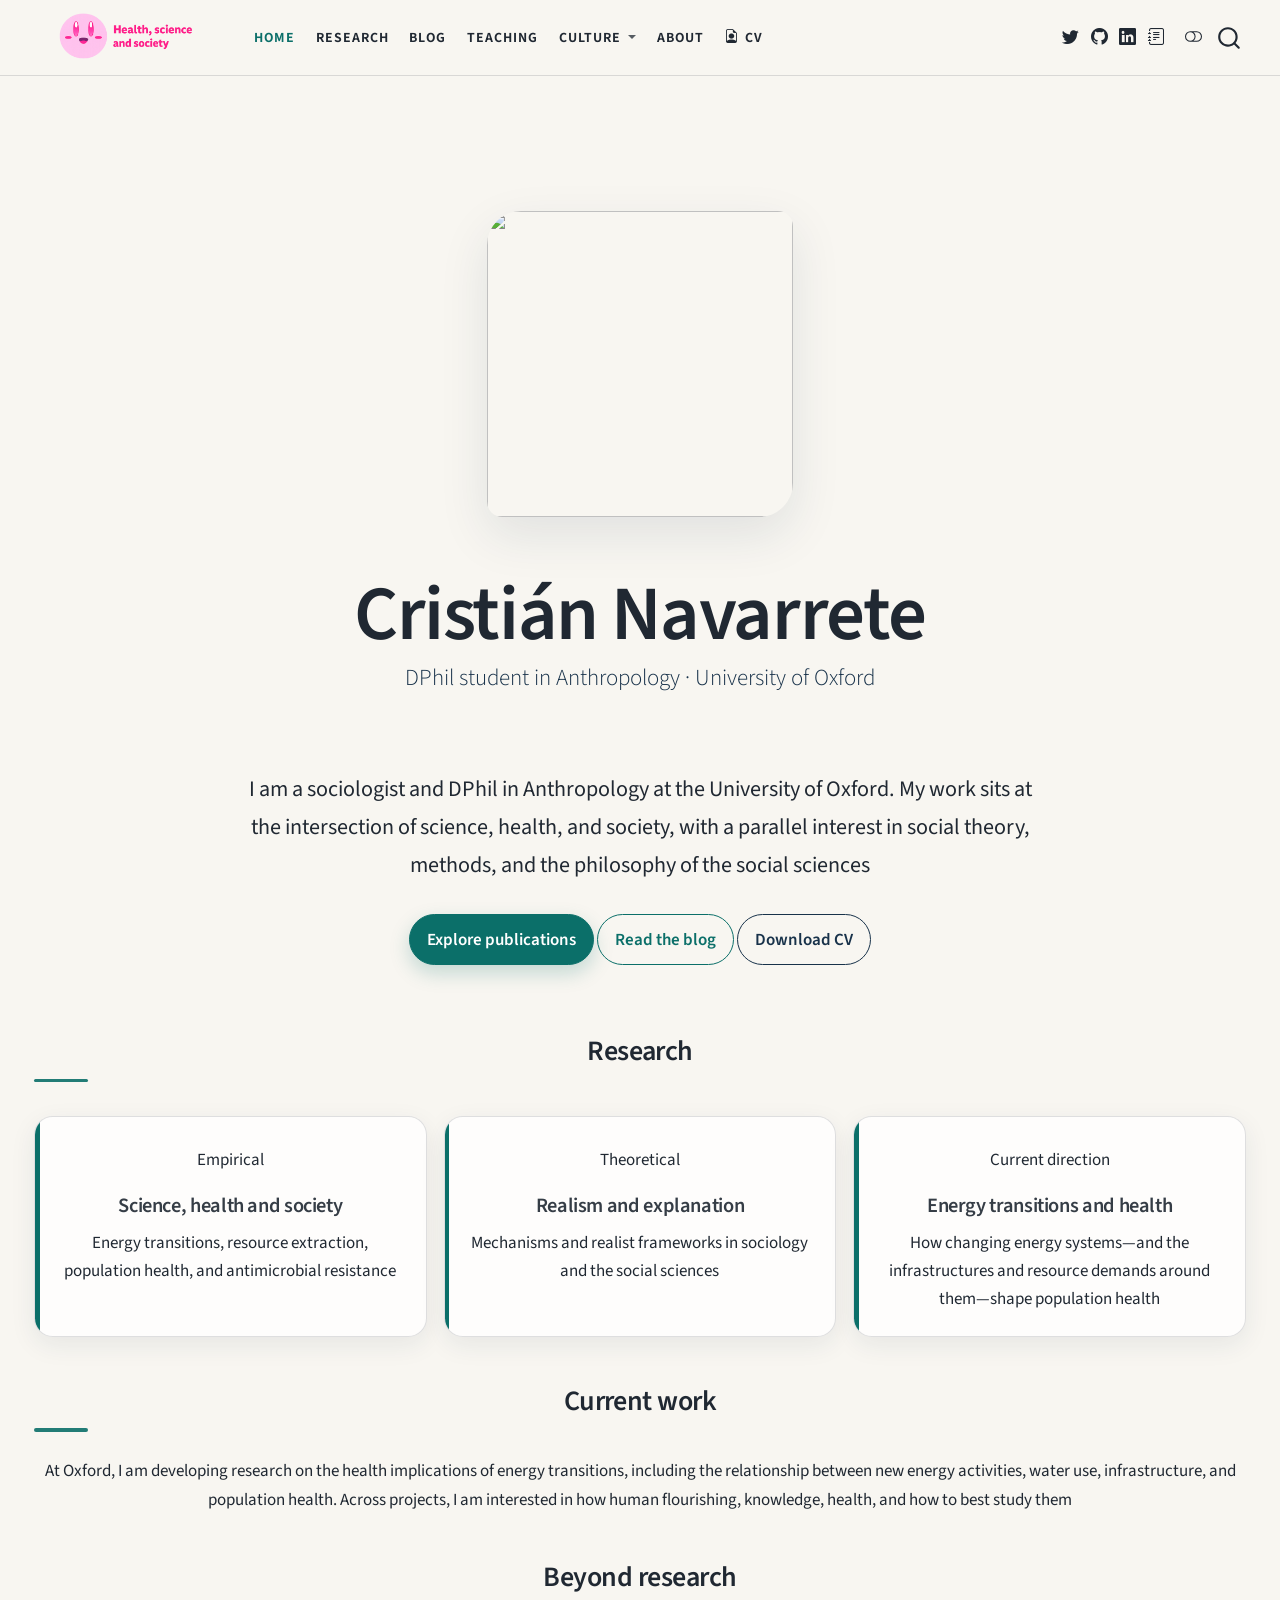
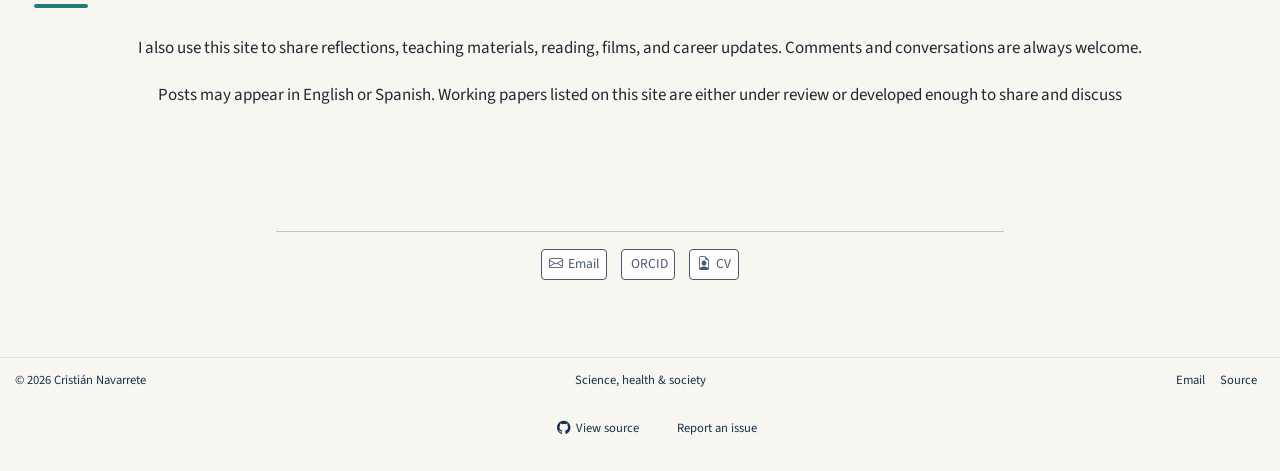
==== docs/index.html @ 3c1588f1 "Initial website" ====
<!DOCTYPE html>
<html xmlns="http://www.w3.org/1999/xhtml" lang="en" xml:lang="en"><head>

<meta charset="utf-8">
<meta name="generator" content="quarto-1.6.42">

<meta name="viewport" content="width=device-width, initial-scale=1.0, user-scalable=yes">


<title>Cristián Navarrete</title>
<style>
code{white-space: pre-wrap;}
span.smallcaps{font-variant: small-caps;}
div.columns{display: flex; gap: min(4vw, 1.5em);}
div.column{flex: auto; overflow-x: auto;}
div.hanging-indent{margin-left: 1.5em; text-indent: -1.5em;}
ul.task-list{list-style: none;}
ul.task-list li input[type="checkbox"] {
  width: 0.8em;
  margin: 0 0.8em 0.2em -1em; /* quarto-specific, see https://github.com/quarto-dev/quarto-cli/issues/4556 */ 
  vertical-align: middle;
}
</style>


<script src="site_libs/quarto-nav/quarto-nav.js"></script>
<script src="site_libs/clipboard/clipboard.min.js"></script>
<script src="site_libs/quarto-search/autocomplete.umd.js"></script>
<script src="site_libs/quarto-search/fuse.min.js"></script>
<script src="site_libs/quarto-search/quarto-search.js"></script>
<meta name="quarto:offset" content="./">
<link href="./assets/brand/favicon.png" rel="icon" type="image/png">
<script src="site_libs/quarto-html/quarto.js"></script>
<script src="site_libs/quarto-html/popper.min.js"></script>
<script src="site_libs/quarto-html/tippy.umd.min.js"></script>
<link href="site_libs/quarto-html/tippy.css" rel="stylesheet">
<link href="site_libs/quarto-html/quarto-syntax-highlighting-253599439ad055319d224fc04ddf66fe.css" rel="stylesheet" class="quarto-color-scheme" id="quarto-text-highlighting-styles">
<link href="site_libs/quarto-html/quarto-syntax-highlighting-dark-769af2ab9bf86b51bbbd1c25583012c2.css" rel="prefetch" class="quarto-color-scheme quarto-color-alternate" id="quarto-text-highlighting-styles">
<script src="site_libs/bootstrap/bootstrap.min.js"></script>
<link href="site_libs/bootstrap/bootstrap-icons.css" rel="stylesheet">
<link href="site_libs/bootstrap/bootstrap-7b895f2ba7f7a0b42fe343c49ec3900a.min.css" rel="stylesheet" append-hash="true" class="quarto-color-scheme" id="quarto-bootstrap" data-mode="light">
<link href="site_libs/bootstrap/bootstrap-dark-649417bf5a25676f09d9a53a8a511973.min.css" rel="prefetch" append-hash="true" class="quarto-color-scheme quarto-color-alternate" id="quarto-bootstrap" data-mode="dark">
<script id="quarto-search-options" type="application/json">{
  "location": "navbar",
  "copy-button": false,
  "collapse-after": 3,
  "panel-placement": "end",
  "type": "overlay",
  "limit": 50,
  "keyboard-shortcut": [
    "f",
    "/",
    "s"
  ],
  "language": {
    "search-no-results-text": "No results",
    "search-matching-documents-text": "matching documents",
    "search-copy-link-title": "Copy link to search",
    "search-hide-matches-text": "Hide additional matches",
    "search-more-match-text": "more match in this document",
    "search-more-matches-text": "more matches in this document",
    "search-clear-button-title": "Clear",
    "search-text-placeholder": "",
    "search-detached-cancel-button-title": "Cancel",
    "search-submit-button-title": "Submit",
    "search-label": "Search"
  }
}</script>
<script async="" src="https://www.googletagmanager.com/gtag/js?id=G-2VZVNV14SN"></script>

<script type="text/javascript">

window.dataLayer = window.dataLayer || [];
function gtag(){dataLayer.push(arguments);}
gtag('js', new Date());
gtag('config', 'G-2VZVNV14SN', { 'anonymize_ip': true});
</script>
<style>html{ scroll-behavior: smooth; }</style>


<link rel="stylesheet" href="assets/styles/site.css">
<meta property="og:title" content="Cristián Navarrete">
<meta property="og:description" content="DPhil student in Anthropology · University of Oxford">
<meta property="og:image" content="https://crisnavarrete.github.io/navarrete/assets/images/profile.jpg">
<meta property="og:site_name" content="Cristián Navarrete">
<meta name="twitter:title" content="Cristián Navarrete">
<meta name="twitter:description" content="DPhil student in Anthropology · University of Oxford">
<meta name="twitter:image" content="https://crisnavarrete.github.io/navarrete/assets/images/profile.jpg">
<meta name="twitter:card" content="summary_large_image">
</head>

<body class="nav-fixed">

<div id="quarto-search-results"></div>
  <header id="quarto-header" class="headroom fixed-top">
    <nav class="navbar navbar-expand-lg " data-bs-theme="dark">
      <div class="navbar-container container-fluid">
      <div class="navbar-brand-container mx-auto">
    <a href="./index.html" class="navbar-brand navbar-brand-logo">
    <img src="./assets/brand/logo.png" alt="Health, science and society" class="navbar-logo">
    </a>
  </div>
            <div id="quarto-search" class="" title="Search"></div>
          <button class="navbar-toggler" type="button" data-bs-toggle="collapse" data-bs-target="#navbarCollapse" aria-controls="navbarCollapse" role="menu" aria-expanded="false" aria-label="Toggle navigation" onclick="if (window.quartoToggleHeadroom) { window.quartoToggleHeadroom(); }">
  <span class="navbar-toggler-icon"></span>
</button>
          <div class="collapse navbar-collapse" id="navbarCollapse">
            <ul class="navbar-nav navbar-nav-scroll me-auto">
  <li class="nav-item">
    <a class="nav-link active" href="./index.html" aria-current="page"> 
<span class="menu-text">Home</span></a>
  </li>  
  <li class="nav-item">
    <a class="nav-link" href="./publications.html"> 
<span class="menu-text">Research</span></a>
  </li>  
  <li class="nav-item">
    <a class="nav-link" href="./posts.html"> 
<span class="menu-text">Blog</span></a>
  </li>  
  <li class="nav-item">
    <a class="nav-link" href="./classes.html"> 
<span class="menu-text">Teaching</span></a>
  </li>  
  <li class="nav-item dropdown ">
    <a class="nav-link dropdown-toggle" href="#" id="nav-menu-culture" role="link" data-bs-toggle="dropdown" aria-expanded="false">
 <span class="menu-text">Culture</span>
    </a>
    <ul class="dropdown-menu" aria-labelledby="nav-menu-culture">    
        <li>
    <a class="dropdown-item" href="./reading.html"><i class="bi bi-book" role="img">
</i> 
 <span class="dropdown-text">Reading</span></a>
  </li>  
        <li>
    <a class="dropdown-item" href="./films.html"><i class="bi bi-film" role="img">
</i> 
 <span class="dropdown-text">Films</span></a>
  </li>  
    </ul>
  </li>
  <li class="nav-item">
    <a class="nav-link" href="./about.html"> 
<span class="menu-text">About</span></a>
  </li>  
  <li class="nav-item">
    <a class="nav-link" href="./assets/documents/NavarreteC_CV.pdf"> <i class="bi bi-file-earmark-person" role="img">
</i> 
<span class="menu-text">CV</span></a>
  </li>  
</ul>
          </div> <!-- /navcollapse -->
            <div class="quarto-navbar-tools tools-wide">
    <a href="https://twitter.com/navarreteoya" title="" class="quarto-navigation-tool px-1" aria-label="Twitter profile"><i class="bi bi-twitter"></i></a>
    <a href="https://github.com/crisnavarrete" title="" class="quarto-navigation-tool px-1" aria-label="GitHub profile"><i class="bi bi-github"></i></a>
    <a href="https://www.linkedin.com/in/cristian-navarrete-116623216" title="" class="quarto-navigation-tool px-1" aria-label="LinkedIn profile"><i class="bi bi-linkedin"></i></a>
    <a href="https://www.researchgate.net/profile/Cristian-Navarrete-3" title="" class="quarto-navigation-tool px-1" aria-label="ResearchGate profile"><i class="bi bi-journal-text"></i></a>
    <a href="https://orcid.org/0000-0001-5900-5373" title="" class="quarto-navigation-tool px-1" aria-label="ORCID profile"><i class="bi bi-orcid"></i></a>
  <a href="" class="quarto-color-scheme-toggle quarto-navigation-tool  px-1" onclick="window.quartoToggleColorScheme(); return false;" title="Toggle dark mode"><i class="bi"></i></a>
</div>
      </div> <!-- /container-fluid -->
    </nav>
</header>
<!-- content -->
<div id="quarto-content" class="quarto-container page-columns page-rows-contents page-layout-full page-navbar">
<!-- sidebar -->
<!-- margin-sidebar -->
    
<!-- main -->
<div class="quarto-about-jolla column-page">
  <img src="assets/images/profile.jpg" class="about-image
  round " style="height: 18rem; width: 18rem;">
 <header id="title-block-header" class="quarto-title-block default">
<div class="quarto-title">
<h1 class="title">Cristián Navarrete</h1>
<p class="subtitle lead">DPhil student in Anthropology · University of Oxford</p>
</div>
<div class="quarto-title-meta column-page">
  </div>
</header><main class="content column-page" id="quarto-document-content">
<div class="hero-intro">
<p>I am a sociologist and DPhil in Anthropology at the University of Oxford. My work sits at the intersection of science, health, and society, with a parallel interest in social theory, methods, and the philosophy of the social sciences</p>
</div>
<div class="home-actions">
<p><a href="./publications.html" class="btn btn-primary">Explore publications</a> <a href="./posts.html" class="btn btn-outline-primary">Read the blog</a> <a href="assets/documents/NavarreteC_CV.pdf" class="btn btn-outline-secondary">Download CV</a></p>
</div>
<section id="research" class="level2">
<h2 data-anchor-id="research">Research</h2>
<div class="research-grid">
<div class="research-card">
<p class="section-kicker">
</p><p>Empirical</p>
<p></p>
<section id="science-health-and-society" class="level3">
<h3 data-anchor-id="science-health-and-society">Science, health and society</h3>
<p>Energy transitions, resource extraction, population health, and antimicrobial resistance</p>
</section>
</div>
<div class="research-card">
<p class="section-kicker">
</p><p>Theoretical</p>
<p></p>
<section id="realism-and-explanation" class="level3">
<h3 data-anchor-id="realism-and-explanation">Realism and explanation</h3>
<p>Mechanisms and realist frameworks in sociology and the social sciences</p>
</section>
</div>
<div class="research-card">
<p class="section-kicker">
</p><p>Current direction</p>
<p></p>
<section id="energy-transitions-and-health" class="level3">
<h3 data-anchor-id="energy-transitions-and-health">Energy transitions and health</h3>
<p>How changing energy systems—and the infrastructures and resource demands around them—shape population health</p>
</section>
</div>
</div>
</section>
<section id="current-work" class="level2">
<h2 data-anchor-id="current-work">Current work</h2>
<p>At Oxford, I am developing research on the health implications of energy transitions, including the relationship between new energy activities, water use, infrastructure, and population health. Across projects, I am interested in how human flourishing, knowledge, health, and how to best study them</p>
</section>
<section id="beyond-research" class="level2">
<h2 data-anchor-id="beyond-research">Beyond research</h2>
<p>I also use this site to share reflections, teaching materials, reading, films, and career updates. Comments and conversations are always welcome.</p>
<p>Posts may appear in English or Spanish. Working papers listed on this site are either under review or developed enough to share and discuss</p>


</section>
<a onclick="window.scrollTo(0, 0); return false;" role="button" id="quarto-back-to-top"><i class="bi bi-arrow-up"></i> Back to top</a></main> 
  <hr class="about-sep">
   <div class="about-links">
  <a href="mailto:cristian.navarreteoyanedel@anthro.ox.ac.uk" class="about-link" rel="" target="">
    <i class="bi bi-envelope"></i>
     <span class="about-link-text">Email</span>
  </a>
  <a href="https://orcid.org/0000-0001-5900-5373" class="about-link" rel="" target="">
    <i class="bi bi-orcid"></i>
     <span class="about-link-text">ORCID</span>
  </a>
  <a href="/assets/documents/NavarreteC_CV.pdf" class="about-link" rel="" target="">
    <i class="bi bi-file-earmark-person"></i>
     <span class="about-link-text">CV</span>
  </a>
</div>
</div>
 <!-- /main -->
<script>
(() => {
  "use strict";

  const navbar = document.querySelector(".navbar");
  const updateNavbar = () => {
    if (!navbar) return;
    navbar.classList.toggle("site-has-scrolled", window.scrollY > 12);
  };

  updateNavbar();
  window.addEventListener("scroll", updateNavbar, { passive: true });

  document.querySelectorAll("[data-gallery-filter]").forEach((toolbar) => {
    const section = toolbar.closest(".gallery-section");
    if (!section) return;

    const buttons = Array.from(toolbar.querySelectorAll("[data-filter]"));
    const cards = Array.from(section.querySelectorAll("[data-gallery-item]"));

    buttons.forEach((button) => {
      button.addEventListener("click", () => {
        const filter = button.dataset.filter || "all";

        buttons.forEach((candidate) => {
          const active = candidate === button;
          candidate.classList.toggle("is-active", active);
          candidate.setAttribute("aria-pressed", String(active));
        });

        cards.forEach((card) => {
          const visible = filter === "all" || card.dataset.year === filter;
          card.hidden = !visible;
        });
      });
    });
  });

  document.querySelectorAll(".media-cover img").forEach((image) => {
    image.addEventListener("error", () => image.remove(), { once: true });
  });

  document.querySelectorAll('a[target="_blank"]').forEach((link) => {
    const rel = new Set((link.getAttribute("rel") || "").split(/\s+/).filter(Boolean));
    rel.add("noopener");
    rel.add("noreferrer");
    link.setAttribute("rel", Array.from(rel).join(" "));
  });
})();

</script>
<script id="quarto-html-after-body" type="application/javascript">
window.document.addEventListener("DOMContentLoaded", function (event) {
  const toggleBodyColorMode = (bsSheetEl) => {
    const mode = bsSheetEl.getAttribute("data-mode");
    const bodyEl = window.document.querySelector("body");
    if (mode === "dark") {
      bodyEl.classList.add("quarto-dark");
      bodyEl.classList.remove("quarto-light");
    } else {
      bodyEl.classList.add("quarto-light");
      bodyEl.classList.remove("quarto-dark");
    }
  }
  const toggleBodyColorPrimary = () => {
    const bsSheetEl = window.document.querySelector("link#quarto-bootstrap");
    if (bsSheetEl) {
      toggleBodyColorMode(bsSheetEl);
    }
  }
  toggleBodyColorPrimary();  
  const disableStylesheet = (stylesheets) => {
    for (let i=0; i < stylesheets.length; i++) {
      const stylesheet = stylesheets[i];
      stylesheet.rel = 'prefetch';
    }
  }
  const enableStylesheet = (stylesheets) => {
    for (let i=0; i < stylesheets.length; i++) {
      const stylesheet = stylesheets[i];
      stylesheet.rel = 'stylesheet';
    }
  }
  const manageTransitions = (selector, allowTransitions) => {
    const els = window.document.querySelectorAll(selector);
    for (let i=0; i < els.length; i++) {
      const el = els[i];
      if (allowTransitions) {
        el.classList.remove('notransition');
      } else {
        el.classList.add('notransition');
      }
    }
  }
  const toggleGiscusIfUsed = (isAlternate, darkModeDefault) => {
    const baseTheme = document.querySelector('#giscus-base-theme')?.value ?? 'light';
    const alternateTheme = document.querySelector('#giscus-alt-theme')?.value ?? 'dark';
    let newTheme = '';
    if(darkModeDefault) {
      newTheme = isAlternate ? baseTheme : alternateTheme;
    } else {
      newTheme = isAlternate ? alternateTheme : baseTheme;
    }
    const changeGiscusTheme = () => {
      // From: https://github.com/giscus/giscus/issues/336
      const sendMessage = (message) => {
        const iframe = document.querySelector('iframe.giscus-frame');
        if (!iframe) return;
        iframe.contentWindow.postMessage({ giscus: message }, 'https://giscus.app');
      }
      sendMessage({
        setConfig: {
          theme: newTheme
        }
      });
    }
    const isGiscussLoaded = window.document.querySelector('iframe.giscus-frame') !== null;
    if (isGiscussLoaded) {
      changeGiscusTheme();
    }
  }
  const toggleColorMode = (alternate) => {
    // Switch the stylesheets
    const alternateStylesheets = window.document.querySelectorAll('link.quarto-color-scheme.quarto-color-alternate');
    manageTransitions('#quarto-margin-sidebar .nav-link', false);
    if (alternate) {
      enableStylesheet(alternateStylesheets);
      for (const sheetNode of alternateStylesheets) {
        if (sheetNode.id === "quarto-bootstrap") {
          toggleBodyColorMode(sheetNode);
        }
      }
    } else {
      disableStylesheet(alternateStylesheets);
      toggleBodyColorPrimary();
    }
    manageTransitions('#quarto-margin-sidebar .nav-link', true);
    // Switch the toggles
    const toggles = window.document.querySelectorAll('.quarto-color-scheme-toggle');
    for (let i=0; i < toggles.length; i++) {
      const toggle = toggles[i];
      if (toggle) {
        if (alternate) {
          toggle.classList.add("alternate");     
        } else {
          toggle.classList.remove("alternate");
        }
      }
    }
    // Hack to workaround the fact that safari doesn't
    // properly recolor the scrollbar when toggling (#1455)
    if (navigator.userAgent.indexOf('Safari') > 0 && navigator.userAgent.indexOf('Chrome') == -1) {
      manageTransitions("body", false);
      window.scrollTo(0, 1);
      setTimeout(() => {
        window.scrollTo(0, 0);
        manageTransitions("body", true);
      }, 40);  
    }
  }
  const isFileUrl = () => { 
    return window.location.protocol === 'file:';
  }
  const hasAlternateSentinel = () => {  
    let styleSentinel = getColorSchemeSentinel();
    if (styleSentinel !== null) {
      return styleSentinel === "alternate";
    } else {
      return false;
    }
  }
  const setStyleSentinel = (alternate) => {
    const value = alternate ? "alternate" : "default";
    if (!isFileUrl()) {
      window.localStorage.setItem("quarto-color-scheme", value);
    } else {
      localAlternateSentinel = value;
    }
  }
  const getColorSchemeSentinel = () => {
    if (!isFileUrl()) {
      const storageValue = window.localStorage.getItem("quarto-color-scheme");
      return storageValue != null ? storageValue : localAlternateSentinel;
    } else {
      return localAlternateSentinel;
    }
  }
  const darkModeDefault = false;
  let localAlternateSentinel = darkModeDefault ? 'alternate' : 'default';
  // Dark / light mode switch
  window.quartoToggleColorScheme = () => {
    // Read the current dark / light value 
    let toAlternate = !hasAlternateSentinel();
    toggleColorMode(toAlternate);
    setStyleSentinel(toAlternate);
    toggleGiscusIfUsed(toAlternate, darkModeDefault);
  };
  // Ensure there is a toggle, if there isn't float one in the top right
  if (window.document.querySelector('.quarto-color-scheme-toggle') === null) {
    const a = window.document.createElement('a');
    a.classList.add('top-right');
    a.classList.add('quarto-color-scheme-toggle');
    a.href = "";
    a.onclick = function() { try { window.quartoToggleColorScheme(); } catch {} return false; };
    const i = window.document.createElement("i");
    i.classList.add('bi');
    a.appendChild(i);
    window.document.body.appendChild(a);
  }
  // Switch to dark mode if need be
  if (hasAlternateSentinel()) {
    toggleColorMode(true);
  } else {
    toggleColorMode(false);
  }
  const isCodeAnnotation = (el) => {
    for (const clz of el.classList) {
      if (clz.startsWith('code-annotation-')) {                     
        return true;
      }
    }
    return false;
  }
  const onCopySuccess = function(e) {
    // button target
    const button = e.trigger;
    // don't keep focus
    button.blur();
    // flash "checked"
    button.classList.add('code-copy-button-checked');
    var currentTitle = button.getAttribute("title");
    button.setAttribute("title", "Copied!");
    let tooltip;
    if (window.bootstrap) {
      button.setAttribute("data-bs-toggle", "tooltip");
      button.setAttribute("data-bs-placement", "left");
      button.setAttribute("data-bs-title", "Copied!");
      tooltip = new bootstrap.Tooltip(button, 
        { trigger: "manual", 
          customClass: "code-copy-button-tooltip",
          offset: [0, -8]});
      tooltip.show();    
    }
    setTimeout(function() {
      if (tooltip) {
        tooltip.hide();
        button.removeAttribute("data-bs-title");
        button.removeAttribute("data-bs-toggle");
        button.removeAttribute("data-bs-placement");
      }
      button.setAttribute("title", currentTitle);
      button.classList.remove('code-copy-button-checked');
    }, 1000);
    // clear code selection
    e.clearSelection();
  }
  const getTextToCopy = function(trigger) {
      const codeEl = trigger.previousElementSibling.cloneNode(true);
      for (const childEl of codeEl.children) {
        if (isCodeAnnotation(childEl)) {
          childEl.remove();
        }
      }
      return codeEl.innerText;
  }
  const clipboard = new window.ClipboardJS('.code-copy-button:not([data-in-quarto-modal])', {
    text: getTextToCopy
  });
  clipboard.on('success', onCopySuccess);
  if (window.document.getElementById('quarto-embedded-source-code-modal')) {
    const clipboardModal = new window.ClipboardJS('.code-copy-button[data-in-quarto-modal]', {
      text: getTextToCopy,
      container: window.document.getElementById('quarto-embedded-source-code-modal')
    });
    clipboardModal.on('success', onCopySuccess);
  }
    var localhostRegex = new RegExp(/^(?:http|https):\/\/localhost\:?[0-9]*\//);
    var mailtoRegex = new RegExp(/^mailto:/);
      var filterRegex = new RegExp("https:\/\/crisnavarrete\.github\.io\/navarrete\/");
    var isInternal = (href) => {
        return filterRegex.test(href) || localhostRegex.test(href) || mailtoRegex.test(href);
    }
    // Inspect non-navigation links and adorn them if external
 	var links = window.document.querySelectorAll('a[href]:not(.nav-link):not(.navbar-brand):not(.toc-action):not(.sidebar-link):not(.sidebar-item-toggle):not(.pagination-link):not(.no-external):not([aria-hidden]):not(.dropdown-item):not(.quarto-navigation-tool):not(.about-link)');
    for (var i=0; i<links.length; i++) {
      const link = links[i];
      if (!isInternal(link.href)) {
        // undo the damage that might have been done by quarto-nav.js in the case of
        // links that we want to consider external
        if (link.dataset.originalHref !== undefined) {
          link.href = link.dataset.originalHref;
        }
          // target, if specified
          link.setAttribute("target", "_blank");
          if (link.getAttribute("rel") === null) {
            link.setAttribute("rel", "noopener");
          }
      }
    }
  function tippyHover(el, contentFn, onTriggerFn, onUntriggerFn) {
    const config = {
      allowHTML: true,
      maxWidth: 500,
      delay: 100,
      arrow: false,
      appendTo: function(el) {
          return el.parentElement;
      },
      interactive: true,
      interactiveBorder: 10,
      theme: 'quarto',
      placement: 'bottom-start',
    };
    if (contentFn) {
      config.content = contentFn;
    }
    if (onTriggerFn) {
      config.onTrigger = onTriggerFn;
    }
    if (onUntriggerFn) {
      config.onUntrigger = onUntriggerFn;
    }
    window.tippy(el, config); 
  }
  const noterefs = window.document.querySelectorAll('a[role="doc-noteref"]');
  for (var i=0; i<noterefs.length; i++) {
    const ref = noterefs[i];
    tippyHover(ref, function() {
      // use id or data attribute instead here
      let href = ref.getAttribute('data-footnote-href') || ref.getAttribute('href');
      try { href = new URL(href).hash; } catch {}
      const id = href.replace(/^#\/?/, "");
      const note = window.document.getElementById(id);
      if (note) {
        return note.innerHTML;
      } else {
        return "";
      }
    });
  }
  const xrefs = window.document.querySelectorAll('a.quarto-xref');
  const processXRef = (id, note) => {
    // Strip column container classes
    const stripColumnClz = (el) => {
      el.classList.remove("page-full", "page-columns");
      if (el.children) {
        for (const child of el.children) {
          stripColumnClz(child);
        }
      }
    }
    stripColumnClz(note)
    if (id === null || id.startsWith('sec-')) {
      // Special case sections, only their first couple elements
      const container = document.createElement("div");
      if (note.children && note.children.length > 2) {
        container.appendChild(note.children[0].cloneNode(true));
        for (let i = 1; i < note.children.length; i++) {
          const child = note.children[i];
          if (child.tagName === "P" && child.innerText === "") {
            continue;
          } else {
            container.appendChild(child.cloneNode(true));
            break;
          }
        }
        if (window.Quarto?.typesetMath) {
          window.Quarto.typesetMath(container);
        }
        return container.innerHTML
      } else {
        if (window.Quarto?.typesetMath) {
          window.Quarto.typesetMath(note);
        }
        return note.innerHTML;
      }
    } else {
      // Remove any anchor links if they are present
      const anchorLink = note.querySelector('a.anchorjs-link');
      if (anchorLink) {
        anchorLink.remove();
      }
      if (window.Quarto?.typesetMath) {
        window.Quarto.typesetMath(note);
      }
      if (note.classList.contains("callout")) {
        return note.outerHTML;
      } else {
        return note.innerHTML;
      }
    }
  }
  for (var i=0; i<xrefs.length; i++) {
    const xref = xrefs[i];
    tippyHover(xref, undefined, function(instance) {
      instance.disable();
      let url = xref.getAttribute('href');
      let hash = undefined; 
      if (url.startsWith('#')) {
        hash = url;
      } else {
        try { hash = new URL(url).hash; } catch {}
      }
      if (hash) {
        const id = hash.replace(/^#\/?/, "");
        const note = window.document.getElementById(id);
        if (note !== null) {
          try {
            const html = processXRef(id, note.cloneNode(true));
            instance.setContent(html);
          } finally {
            instance.enable();
            instance.show();
          }
        } else {
          // See if we can fetch this
          fetch(url.split('#')[0])
          .then(res => res.text())
          .then(html => {
            const parser = new DOMParser();
            const htmlDoc = parser.parseFromString(html, "text/html");
            const note = htmlDoc.getElementById(id);
            if (note !== null) {
              const html = processXRef(id, note);
              instance.setContent(html);
            } 
          }).finally(() => {
            instance.enable();
            instance.show();
          });
        }
      } else {
        // See if we can fetch a full url (with no hash to target)
        // This is a special case and we should probably do some content thinning / targeting
        fetch(url)
        .then(res => res.text())
        .then(html => {
          const parser = new DOMParser();
          const htmlDoc = parser.parseFromString(html, "text/html");
          const note = htmlDoc.querySelector('main.content');
          if (note !== null) {
            // This should only happen for chapter cross references
            // (since there is no id in the URL)
            // remove the first header
            if (note.children.length > 0 && note.children[0].tagName === "HEADER") {
              note.children[0].remove();
            }
            const html = processXRef(null, note);
            instance.setContent(html);
          } 
        }).finally(() => {
          instance.enable();
          instance.show();
        });
      }
    }, function(instance) {
    });
  }
      let selectedAnnoteEl;
      const selectorForAnnotation = ( cell, annotation) => {
        let cellAttr = 'data-code-cell="' + cell + '"';
        let lineAttr = 'data-code-annotation="' +  annotation + '"';
        const selector = 'span[' + cellAttr + '][' + lineAttr + ']';
        return selector;
      }
      const selectCodeLines = (annoteEl) => {
        const doc = window.document;
        const targetCell = annoteEl.getAttribute("data-target-cell");
        const targetAnnotation = annoteEl.getAttribute("data-target-annotation");
        const annoteSpan = window.document.querySelector(selectorForAnnotation(targetCell, targetAnnotation));
        const lines = annoteSpan.getAttribute("data-code-lines").split(",");
        const lineIds = lines.map((line) => {
          return targetCell + "-" + line;
        })
        let top = null;
        let height = null;
        let parent = null;
        if (lineIds.length > 0) {
            //compute the position of the single el (top and bottom and make a div)
            const el = window.document.getElementById(lineIds[0]);
            top = el.offsetTop;
            height = el.offsetHeight;
            parent = el.parentElement.parentElement;
          if (lineIds.length > 1) {
            const lastEl = window.document.getElementById(lineIds[lineIds.length - 1]);
            const bottom = lastEl.offsetTop + lastEl.offsetHeight;
            height = bottom - top;
          }
          if (top !== null && height !== null && parent !== null) {
            // cook up a div (if necessary) and position it 
            let div = window.document.getElementById("code-annotation-line-highlight");
            if (div === null) {
              div = window.document.createElement("div");
              div.setAttribute("id", "code-annotation-line-highlight");
              div.style.position = 'absolute';
              parent.appendChild(div);
            }
            div.style.top = top - 2 + "px";
            div.style.height = height + 4 + "px";
            div.style.left = 0;
            let gutterDiv = window.document.getElementById("code-annotation-line-highlight-gutter");
            if (gutterDiv === null) {
              gutterDiv = window.document.createElement("div");
              gutterDiv.setAttribute("id", "code-annotation-line-highlight-gutter");
              gutterDiv.style.position = 'absolute';
              const codeCell = window.document.getElementById(targetCell);
              const gutter = codeCell.querySelector('.code-annotation-gutter');
              gutter.appendChild(gutterDiv);
            }
            gutterDiv.style.top = top - 2 + "px";
            gutterDiv.style.height = height + 4 + "px";
          }
          selectedAnnoteEl = annoteEl;
        }
      };
      const unselectCodeLines = () => {
        const elementsIds = ["code-annotation-line-highlight", "code-annotation-line-highlight-gutter"];
        elementsIds.forEach((elId) => {
          const div = window.document.getElementById(elId);
          if (div) {
            div.remove();
          }
        });
        selectedAnnoteEl = undefined;
      };
        // Handle positioning of the toggle
    window.addEventListener(
      "resize",
      throttle(() => {
        elRect = undefined;
        if (selectedAnnoteEl) {
          selectCodeLines(selectedAnnoteEl);
        }
      }, 10)
    );
    function throttle(fn, ms) {
    let throttle = false;
    let timer;
      return (...args) => {
        if(!throttle) { // first call gets through
            fn.apply(this, args);
            throttle = true;
        } else { // all the others get throttled
            if(timer) clearTimeout(timer); // cancel #2
            timer = setTimeout(() => {
              fn.apply(this, args);
              timer = throttle = false;
            }, ms);
        }
      };
    }
      // Attach click handler to the DT
      const annoteDls = window.document.querySelectorAll('dt[data-target-cell]');
      for (const annoteDlNode of annoteDls) {
        annoteDlNode.addEventListener('click', (event) => {
          const clickedEl = event.target;
          if (clickedEl !== selectedAnnoteEl) {
            unselectCodeLines();
            const activeEl = window.document.querySelector('dt[data-target-cell].code-annotation-active');
            if (activeEl) {
              activeEl.classList.remove('code-annotation-active');
            }
            selectCodeLines(clickedEl);
            clickedEl.classList.add('code-annotation-active');
          } else {
            // Unselect the line
            unselectCodeLines();
            clickedEl.classList.remove('code-annotation-active');
          }
        });
      }
  const findCites = (el) => {
    const parentEl = el.parentElement;
    if (parentEl) {
      const cites = parentEl.dataset.cites;
      if (cites) {
        return {
          el,
          cites: cites.split(' ')
        };
      } else {
        return findCites(el.parentElement)
      }
    } else {
      return undefined;
    }
  };
  var bibliorefs = window.document.querySelectorAll('a[role="doc-biblioref"]');
  for (var i=0; i<bibliorefs.length; i++) {
    const ref = bibliorefs[i];
    const citeInfo = findCites(ref);
    if (citeInfo) {
      tippyHover(citeInfo.el, function() {
        var popup = window.document.createElement('div');
        citeInfo.cites.forEach(function(cite) {
          var citeDiv = window.document.createElement('div');
          citeDiv.classList.add('hanging-indent');
          citeDiv.classList.add('csl-entry');
          var biblioDiv = window.document.getElementById('ref-' + cite);
          if (biblioDiv) {
            citeDiv.innerHTML = biblioDiv.innerHTML;
          }
          popup.appendChild(citeDiv);
        });
        return popup.innerHTML;
      });
    }
  }
});
</script>
</div> <!-- /content -->
<footer class="footer">
  <div class="nav-footer">
    <div class="nav-footer-left">
<p>© 2026 Cristián Navarrete</p>
</div>   
    <div class="nav-footer-center">
<p>Science, health &amp; society</p>
<div class="toc-actions"><ul><li><a href="https://github.com/crisnavarrete/navarrete/blob/main/index.qmd" class="toc-action"><i class="bi bi-github"></i>View source</a></li><li><a href="https://github.com/crisnavarrete/navarrete/issues/new" class="toc-action"><i class="bi empty"></i>Report an issue</a></li></ul></div></div>
    <div class="nav-footer-right">
      <ul class="footer-items list-unstyled">
    <li class="nav-item">
    <a class="nav-link" href="mailto:cristian.navarreteoyanedel@anthro.ox.ac.uk">
<p>Email</p>
</a>
  </li>  
    <li class="nav-item">
    <a class="nav-link" href="https://github.com/crisnavarrete/cnavarrete">
<p>Source</p>
</a>
  </li>  
</ul>
    </div>
  </div>
</footer>




<script src="site_libs/quarto-html/zenscroll-min.js"></script>
</body></html>
---- docs/site_libs/quarto-html/tippy.css ----
.tippy-box[data-animation=fade][data-state=hidden]{opacity:0}[data-tippy-root]{max-width:calc(100vw - 10px)}.tippy-box{position:relative;background-color:#333;color:#fff;border-radius:4px;font-size:14px;line-height:1.4;white-space:normal;outline:0;transition-property:transform,visibility,opacity}.tippy-box[data-placement^=top]>.tippy-arrow{bottom:0}.tippy-box[data-placement^=top]>.tippy-arrow:before{bottom:-7px;left:0;border-width:8px 8px 0;border-top-color:initial;transform-origin:center top}.tippy-box[data-placement^=bottom]>.tippy-arrow{top:0}.tippy-box[data-placement^=bottom]>.tippy-arrow:before{top:-7px;left:0;border-width:0 8px 8px;border-bottom-color:initial;transform-origin:center bottom}.tippy-box[data-placement^=left]>.tippy-arrow{right:0}.tippy-box[data-placement^=left]>.tippy-arrow:before{border-width:8px 0 8px 8px;border-left-color:initial;right:-7px;transform-origin:center left}.tippy-box[data-placement^=right]>.tippy-arrow{left:0}.tippy-box[data-placement^=right]>.tippy-arrow:before{left:-7px;border-width:8px 8px 8px 0;border-right-color:initial;transform-origin:center right}.tippy-box[data-inertia][data-state=visible]{transition-timing-function:cubic-bezier(.54,1.5,.38,1.11)}.tippy-arrow{width:16px;height:16px;color:#333}.tippy-arrow:before{content:"";position:absolute;border-color:transparent;border-style:solid}.tippy-content{position:relative;padding:5px 9px;z-index:1}
---- docs/site_libs/quarto-html/quarto-syntax-highlighting-253599439ad055319d224fc04ddf66fe.css ----
/* quarto syntax highlight colors */
:root {
  --quarto-hl-al-color: #ff5555;
  --quarto-hl-an-color: #6a737d;
  --quarto-hl-at-color: #d73a49;
  --quarto-hl-bn-color: #005cc5;
  --quarto-hl-bu-color: #d73a49;
  --quarto-hl-ch-color: #032f62;
  --quarto-hl-co-color: #6a737d;
  --quarto-hl-cv-color: #6a737d;
  --quarto-hl-cn-color: #005cc5;
  --quarto-hl-cf-color: #d73a49;
  --quarto-hl-dt-color: #d73a49;
  --quarto-hl-dv-color: #005cc5;
  --quarto-hl-do-color: #6a737d;
  --quarto-hl-er-color: #ff5555;
  --quarto-hl-ex-color: #d73a49;
  --quarto-hl-fl-color: #005cc5;
  --quarto-hl-fu-color: #6f42c1;
  --quarto-hl-im-color: #032f62;
  --quarto-hl-in-color: #6a737d;
  --quarto-hl-kw-color: #d73a49;
  --quarto-hl-op-color: #24292e;
  --quarto-hl-pp-color: #d73a49;
  --quarto-hl-re-color: #6a737d;
  --quarto-hl-sc-color: #005cc5;
  --quarto-hl-ss-color: #032f62;
  --quarto-hl-st-color: #032f62;
  --quarto-hl-va-color: #e36209;
  --quarto-hl-vs-color: #032f62;
  --quarto-hl-wa-color: #ff5555;
}

/* other quarto variables */
:root {
  --quarto-font-monospace: Source Sans 3;
}

:root {
  --quarto-font-monospace: SFMono-Regular, Menlo, Monaco, Consolas, "Liberation Mono", "Courier New", monospace;
}

code span.al {
  font-weight: bold;
  color: #ff5555;
}

code span.an {
  color: #6a737d;
}

code span.at {
  color: #d73a49;
}

code span.bn {
  color: #005cc5;
}

code span.bu {
  color: #d73a49;
}

code span.ch {
  color: #032f62;
}

code span.co {
  color: #6a737d;
}

code span.cv {
  color: #6a737d;
}

code span.cn {
  color: #005cc5;
}

code span.cf {
  color: #d73a49;
}

code span.dt {
  color: #d73a49;
}

code span.dv {
  color: #005cc5;
}

code span.do {
  color: #6a737d;
}

code span.er {
  color: #ff5555;
  text-decoration: underline;
}

code span.ex {
  font-weight: bold;
  color: #d73a49;
}

code span.fl {
  color: #005cc5;
}

code span.fu {
  color: #6f42c1;
}

code span.im {
  color: #032f62;
}

code span.in {
  color: #6a737d;
}

code span.kw {
  color: #d73a49;
}

pre > code.sourceCode > span {
  color: #24292e;
}

code span {
  color: #24292e;
}

code.sourceCode > span {
  color: #24292e;
}

div.sourceCode,
div.sourceCode pre.sourceCode {
  color: #24292e;
}

code span.op {
  color: #24292e;
}

code span.pp {
  color: #d73a49;
}

code span.re {
  color: #6a737d;
}

code span.sc {
  color: #005cc5;
}

code span.ss {
  color: #032f62;
}

code span.st {
  color: #032f62;
}

code span.va {
  color: #e36209;
}

code span.vs {
  color: #032f62;
}

code span.wa {
  color: #ff5555;
}

.prevent-inlining {
  content: "</";
}

/*# sourceMappingURL=36df6375b637d69b70f010c66fe721e6.css.map */
---- docs/site_libs/quarto-html/quarto-syntax-highlighting-dark-769af2ab9bf86b51bbbd1c25583012c2.css ----
/* quarto syntax highlight colors */
:root {
  --quarto-hl-al-color: #ff5555;
  --quarto-hl-an-color: #6a737d;
  --quarto-hl-at-color: #f97583;
  --quarto-hl-bn-color: #79b8ff;
  --quarto-hl-bu-color: #f97583;
  --quarto-hl-ch-color: #9ecbff;
  --quarto-hl-co-color: #6a737d;
  --quarto-hl-cv-color: #6a737d;
  --quarto-hl-cn-color: #79b8ff;
  --quarto-hl-cf-color: #f97583;
  --quarto-hl-dt-color: #f97583;
  --quarto-hl-dv-color: #79b8ff;
  --quarto-hl-do-color: #6a737d;
  --quarto-hl-er-color: #ff5555;
  --quarto-hl-ex-color: #f97583;
  --quarto-hl-fl-color: #79b8ff;
  --quarto-hl-fu-color: #b392f0;
  --quarto-hl-im-color: #9ecbff;
  --quarto-hl-in-color: #6a737d;
  --quarto-hl-kw-color: #f97583;
  --quarto-hl-op-color: #e1e4e8;
  --quarto-hl-pp-color: #f97583;
  --quarto-hl-re-color: #6a737d;
  --quarto-hl-sc-color: #79b8ff;
  --quarto-hl-ss-color: #9ecbff;
  --quarto-hl-st-color: #9ecbff;
  --quarto-hl-va-color: #ffab70;
  --quarto-hl-vs-color: #9ecbff;
  --quarto-hl-wa-color: #ff5555;
}

/* other quarto variables */
:root {
  --quarto-font-monospace: Source Sans 3;
}

:root {
  --quarto-font-monospace: SFMono-Regular, Menlo, Monaco, Consolas, "Liberation Mono", "Courier New", monospace;
}

code span.al {
  font-weight: bold;
  color: #ff5555;
}

code span.an {
  color: #6a737d;
}

code span.at {
  color: #f97583;
}

code span.bn {
  color: #79b8ff;
}

code span.bu {
  color: #f97583;
}

code span.ch {
  color: #9ecbff;
}

code span.co {
  color: #6a737d;
}

code span.cv {
  color: #6a737d;
}

code span.cn {
  color: #79b8ff;
}

code span.cf {
  color: #f97583;
}

code span.dt {
  color: #f97583;
}

code span.dv {
  color: #79b8ff;
}

code span.do {
  color: #6a737d;
}

code span.er {
  color: #ff5555;
  text-decoration: underline;
}

code span.ex {
  font-weight: bold;
  color: #f97583;
}

code span.fl {
  color: #79b8ff;
}

code span.fu {
  color: #b392f0;
}

code span.im {
  color: #9ecbff;
}

code span.in {
  color: #6a737d;
}

code span.kw {
  color: #f97583;
}

pre > code.sourceCode > span {
  color: #e1e4e8;
}

code span {
  color: #e1e4e8;
}

code.sourceCode > span {
  color: #e1e4e8;
}

div.sourceCode,
div.sourceCode pre.sourceCode {
  color: #e1e4e8;
}

code span.op {
  color: #e1e4e8;
}

code span.pp {
  color: #f97583;
}

code span.re {
  color: #6a737d;
}

code span.sc {
  color: #79b8ff;
}

code span.ss {
  color: #9ecbff;
}

code span.st {
  color: #9ecbff;
}

code span.va {
  color: #ffab70;
}

code span.vs {
  color: #9ecbff;
}

code span.wa {
  color: #ff5555;
}

.prevent-inlining {
  content: "</";
}

/*# sourceMappingURL=7a7cac747837d87ab461bd0efc5c3572.css.map */
---- docs/assets/styles/site.css ----
:root {
  --site-surface: rgba(255, 255, 255, 0.76);
  --site-surface-solid: #ffffff;
  --site-surface-muted: #efede7;
  --site-border: rgba(32, 40, 50, 0.14);
  --site-shadow: 0 18px 50px rgba(24, 50, 74, 0.10);
  --site-shadow-soft: 0 8px 26px rgba(24, 50, 74, 0.08);
  --site-radius: 1.1rem;
  --site-radius-small: 0.75rem;
  --site-accent-soft: rgba(11, 111, 105, 0.10);
  --site-gold-soft: rgba(196, 122, 61, 0.13);
  --site-navbar-blur: blur(16px);
  --site-navbar-bg: rgba(248, 246, 241, 0.92);
}

body.quarto-dark {
  --site-surface: rgba(23, 34, 45, 0.82);
  --site-surface-solid: #17222d;
  --site-surface-muted: #1d2b37;
  --site-border: rgba(220, 229, 227, 0.16);
  --site-shadow: 0 18px 50px rgba(0, 0, 0, 0.34);
  --site-shadow-soft: 0 8px 26px rgba(0, 0, 0, 0.24);
  --site-accent-soft: rgba(85, 214, 190, 0.12);
  --site-gold-soft: rgba(196, 122, 61, 0.18);
  --site-navbar-bg: rgba(16, 24, 32, 0.92);
}

html {
  scroll-behavior: smooth;
}

body {
  text-rendering: optimizeLegibility;
  -webkit-font-smoothing: antialiased;
}

main.content {
  padding-bottom: 4rem;
}

p,
li {
  text-wrap: pretty;
}

h1,
h2,
h3,
h4 {
  text-wrap: balance;
  letter-spacing: -0.018em;
}

h2 {
  margin-top: 2.8rem;
}

h2::after {
  content: "";
  display: block;
  width: 3.2rem;
  height: 0.22rem;
  margin-top: 0.65rem;
  border-radius: 999px;
  background: var(--bs-primary);
  opacity: 0.9;
}

a {
  text-underline-offset: 0.18em;
  text-decoration-thickness: 0.08em;
}

a:hover {
  text-decoration-thickness: 0.12em;
}

.navbar {
  min-height: 76px;
  border-bottom: 1px solid var(--site-border);
  background: var(--site-navbar-bg);
  backdrop-filter: var(--site-navbar-blur);
  -webkit-backdrop-filter: var(--site-navbar-blur);
  transition: box-shadow 180ms ease, background-color 180ms ease;
}

.navbar.site-has-scrolled {
  box-shadow: var(--site-shadow-soft);
}

.navbar-brand img {
  display: block;
  width: auto;
  max-width: 210px;
  max-height: 52px;
  object-fit: contain;
}

.navbar .nav-link {
  font-size: 0.82rem;
  font-weight: 650;
  letter-spacing: 0.075em;
  text-transform: uppercase;
  text-decoration: none;
}

.navbar .nav-link.active,
.navbar .nav-link:hover {
  color: var(--bs-primary);
}

.navbar .quarto-navbar-tools .quarto-color-scheme-toggle,
.navbar .quarto-navbar-tools a {
  border-radius: 999px;
}

#title-block-header {
  margin-block: 2.1rem 2.6rem;
}

.quarto-title h1,
.title {
  font-size: clamp(2.25rem, 6vw, 4.8rem);
  line-height: 0.98;
}

.subtitle,
.quarto-title .subtitle {
  max-width: 62ch;
  margin-inline: auto;
  color: var(--bs-secondary-color);
  font-size: clamp(1.05rem, 2vw, 1.35rem);
}

.quarto-about-jolla {
  padding-top: clamp(1rem, 3vw, 3rem);
}

.quarto-about-jolla .about-image,
.about-image img {
  border-radius: 2rem 0.9rem 2rem 0.9rem !important;
  box-shadow: var(--site-shadow);
}

.about-links .about-link {
  border: 1px solid var(--site-border);
  border-radius: 999px;
  background: var(--site-surface);
  text-decoration: none;
  transition: transform 160ms ease, box-shadow 160ms ease, border-color 160ms ease;
}

.about-links .about-link:hover {
  transform: translateY(-2px);
  border-color: var(--bs-primary);
  box-shadow: var(--site-shadow-soft);
}

.hero-intro {
  max-width: 74ch;
  margin: 0 auto;
  font-size: clamp(1.1rem, 2vw, 1.3rem);
  line-height: 1.72;
}

.home-actions {
  display: flex;
  flex-wrap: wrap;
  justify-content: center;
  gap: 0.8rem;
  margin: 1.8rem 0 3rem;
}

.btn,
.pub-link {
  border-radius: 999px;
}

.btn-primary {
  box-shadow: 0 8px 20px color-mix(in srgb, var(--bs-primary) 22%, transparent);
}

.research-grid,
.selected-work-grid,
.contact-grid {
  display: grid;
  grid-template-columns: repeat(3, minmax(0, 1fr));
  gap: 1rem;
  margin-block: 1.5rem 2.5rem;
}

.research-card,
.selected-work-card,
.contact-card {
  position: relative;
  padding: 1.35rem;
  border: 1px solid var(--site-border);
  border-radius: var(--site-radius);
  background: var(--site-surface);
  box-shadow: var(--site-shadow-soft);
  overflow: hidden;
}

.research-card::before,
.selected-work-card::before {
  content: "";
  position: absolute;
  inset: 0 auto 0 0;
  width: 0.28rem;
  background: var(--bs-primary);
}

.research-card h3,
.selected-work-card h3,
.contact-card h3 {
  margin-top: 0;
  font-size: 1.2rem;
}

.research-card p:last-child,
.selected-work-card p:last-child,
.contact-card p:last-child {
  margin-bottom: 0;
}

.section-kicker {
  margin-bottom: 0.35rem;
  color: var(--bs-primary);
  font-size: 0.75rem;
  font-weight: 750;
  letter-spacing: 0.11em;
  text-transform: uppercase;
}

.callout {
  border-radius: var(--site-radius);
  border-color: var(--site-border);
  box-shadow: var(--site-shadow-soft);
}

/* Publications */
.publications-lead {
  max-width: 68ch;
  color: var(--bs-secondary-color);
  font-size: 1.08rem;
}

.publication-section {
  margin-top: 2.8rem;
}

.publication-section-header {
  display: flex;
  align-items: baseline;
  justify-content: space-between;
  gap: 1rem;
  padding-bottom: 0.8rem;
  border-bottom: 1px solid var(--site-border);
}

.publication-section-header h2 {
  margin: 0;
}

.publication-section-header h2::after {
  display: none;
}

.publication-count {
  color: var(--bs-secondary-color);
  font-size: 0.9rem;
}

.publication-year-group {
  display: grid;
  grid-template-columns: 92px minmax(0, 1fr);
  gap: 1.25rem;
  margin-top: 1.8rem;
}

.publication-year {
  position: sticky;
  top: 96px;
  align-self: start;
  margin: 0;
  color: var(--bs-primary);
  font-family: var(--bs-body-font-family);
  font-size: 1rem;
  font-weight: 750;
  letter-spacing: 0.08em;
}

.publication-stack {
  display: grid;
  gap: 0.9rem;
}

.publication-card {
  padding: 1.25rem 1.35rem;
  border: 1px solid var(--site-border);
  border-radius: var(--site-radius-small);
  background: var(--site-surface);
  transition: transform 160ms ease, border-color 160ms ease, box-shadow 160ms ease;
}

.publication-card:hover {
  transform: translateY(-2px);
  border-color: color-mix(in srgb, var(--bs-primary) 55%, var(--site-border));
  box-shadow: var(--site-shadow-soft);
}

.publication-meta {
  display: flex;
  flex-wrap: wrap;
  gap: 0.45rem;
  margin-bottom: 0.65rem;
}

.publication-tag {
  display: inline-flex;
  align-items: center;
  min-height: 1.75rem;
  padding: 0.2rem 0.62rem;
  border-radius: 999px;
  background: var(--site-accent-soft);
  color: var(--bs-primary);
  font-size: 0.76rem;
  font-weight: 700;
}

.publication-tag.status {
  background: var(--site-gold-soft);
  color: var(--bs-warning-text-emphasis, #8a4d18);
}

.publication-title {
  margin: 0 0 0.45rem;
  font-family: var(--bs-heading-font-family);
  font-size: clamp(1.1rem, 2vw, 1.3rem);
  line-height: 1.28;
}

.publication-authors {
  margin-bottom: 0.8rem;
  color: var(--bs-secondary-color);
  font-size: 0.95rem;
}

.author-name {
  color: var(--bs-primary);
  font-weight: 750;
}

.publication-actions {
  display: flex;
  flex-wrap: wrap;
  gap: 0.55rem;
}

.pub-link {
  display: inline-flex;
  align-items: center;
  gap: 0.38rem;
  padding: 0.42rem 0.72rem;
  border: 1px solid var(--site-border);
  color: var(--bs-body-color);
  font-size: 0.82rem;
  font-weight: 650;
  text-decoration: none;
}

.pub-link:hover {
  border-color: var(--bs-primary);
  color: var(--bs-primary);
  background: var(--site-accent-soft);
}

/* Listings */
.quarto-listing .card,
.quarto-grid-item {
  border: 1px solid var(--site-border) !important;
  border-radius: var(--site-radius) !important;
  background: var(--site-surface) !important;
  box-shadow: var(--site-shadow-soft);
  overflow: hidden;
  transition: transform 160ms ease, box-shadow 160ms ease;
}

.quarto-listing .card:hover,
.quarto-grid-item:hover {
  transform: translateY(-3px);
  box-shadow: var(--site-shadow);
}

.quarto-grid-item .card-img-top {
  aspect-ratio: 16 / 9;
  object-fit: cover;
}

/* Media galleries */
.gallery-intro {
  max-width: 70ch;
  color: var(--bs-secondary-color);
  font-size: 1.05rem;
}

.gallery-section {
  margin-top: 2rem;
}

.gallery-toolbar {
  display: flex;
  flex-wrap: wrap;
  gap: 0.55rem;
  margin-bottom: 1.25rem;
}

.gallery-filter {
  padding: 0.42rem 0.8rem;
  border: 1px solid var(--site-border);
  border-radius: 999px;
  background: var(--site-surface);
  color: var(--bs-body-color);
  font-size: 0.82rem;
  font-weight: 650;
}

.gallery-filter:hover,
.gallery-filter.is-active {
  border-color: var(--bs-primary);
  background: var(--bs-primary);
  color: var(--bs-white, #fff);
}

body.quarto-dark .gallery-filter:hover,
body.quarto-dark .gallery-filter.is-active {
  color: #101820;
}

.media-grid {
  display: grid;
  grid-template-columns: repeat(auto-fill, minmax(170px, 1fr));
  gap: 1.15rem;
}

.media-card {
  display: flex;
  min-width: 0;
  flex-direction: column;
  border: 1px solid var(--site-border);
  border-radius: var(--site-radius);
  background: var(--site-surface);
  box-shadow: var(--site-shadow-soft);
  overflow: hidden;
  transition: transform 180ms ease, box-shadow 180ms ease, border-color 180ms ease;
}

.media-card:hover {
  transform: translateY(-4px);
  border-color: color-mix(in srgb, var(--bs-primary) 55%, var(--site-border));
  box-shadow: var(--site-shadow);
}

.media-card[hidden] {
  display: none;
}

.media-cover {
  position: relative;
  display: grid;
  aspect-ratio: 2 / 3;
  place-items: center;
  background:
    radial-gradient(circle at 20% 15%, var(--site-accent-soft), transparent 42%),
    linear-gradient(145deg, var(--site-surface-muted), var(--site-surface-solid));
  overflow: hidden;
}

.media-cover img {
  width: 100%;
  height: 100%;
  object-fit: cover;
}

.media-cover-placeholder {
  display: grid;
  width: 100%;
  height: 100%;
  padding: 1rem;
  place-items: center;
  color: var(--bs-primary);
  font-family: var(--bs-heading-font-family);
  font-size: clamp(1.8rem, 5vw, 3.4rem);
  font-weight: 700;
  letter-spacing: -0.04em;
  text-align: center;
}

.media-cover img + .media-cover-placeholder {
  display: none;
}

.media-body {
  display: flex;
  flex: 1;
  flex-direction: column;
  padding: 0.95rem;
}

.media-title {
  margin: 0 0 0.35rem;
  font-family: var(--bs-heading-font-family);
  font-size: 1rem;
  line-height: 1.25;
}

.media-title a {
  color: inherit;
  text-decoration: none;
}

.media-title a:hover {
  color: var(--bs-primary);
}

.media-creator {
  margin-bottom: 0.65rem;
  color: var(--bs-secondary-color);
  font-size: 0.86rem;
}

.media-details {
  display: flex;
  flex-wrap: wrap;
  gap: 0.38rem;
  margin-top: auto;
}

.media-badge {
  display: inline-flex;
  align-items: center;
  gap: 0.22rem;
  padding: 0.22rem 0.5rem;
  border-radius: 999px;
  background: var(--site-accent-soft);
  color: var(--bs-primary);
  font-size: 0.72rem;
  font-weight: 700;
}

.media-badge.rating {
  background: var(--site-gold-soft);
  color: var(--bs-warning-text-emphasis, #8a4d18);
}

.media-review {
  margin-top: 0.65rem;
  border-top: 1px solid var(--site-border);
  padding-top: 0.55rem;
}

.media-review summary {
  cursor: pointer;
  color: var(--bs-primary);
  font-size: 0.8rem;
  font-weight: 700;
  list-style: none;
}

.media-review summary::-webkit-details-marker {
  display: none;
}

.media-review-body {
  margin-top: 0.5rem;
  color: var(--bs-body-color);
  font-size: 0.86rem;
  line-height: 1.6;
  white-space: pre-wrap;
}

.gallery-empty {
  padding: clamp(1.4rem, 4vw, 2.5rem);
  border: 1px dashed var(--site-border);
  border-radius: var(--site-radius);
  background: var(--site-surface);
}

.gallery-empty h3 {
  margin-top: 0;
}

/* Footer */
.nav-footer {
  border-top: 1px solid var(--site-border);
  background: transparent;
  color: var(--bs-secondary-color);
  font-size: 0.9rem;
}

.nav-footer a {
  color: inherit;
}

/* Utilities */
.center {
  text-align: center !important;
}

.justify {
  text-align: justify !important;
}

.visually-hidden-focusable:not(:focus):not(:focus-within),
.sr-only {
  position: absolute !important;
  width: 1px !important;
  height: 1px !important;
  padding: 0 !important;
  margin: -1px !important;
  overflow: hidden !important;
  clip: rect(0, 0, 0, 0) !important;
  white-space: nowrap !important;
  border: 0 !important;
}

@media (max-width: 991.98px) {
  .navbar {
    min-height: 66px;
  }

  .navbar-brand img {
    max-width: 175px;
    max-height: 44px;
  }

  .research-grid,
  .selected-work-grid,
  .contact-grid {
    grid-template-columns: 1fr;
  }

  .publication-year-group {
    grid-template-columns: 1fr;
  }

  .publication-year {
    position: static;
  }
}

@media (max-width: 575.98px) {
  .media-grid {
    grid-template-columns: repeat(2, minmax(0, 1fr));
    gap: 0.75rem;
  }

  .media-body {
    padding: 0.72rem;
  }

  .publication-card {
    padding: 1rem;
  }
}

@media (prefers-reduced-motion: reduce) {
  html {
    scroll-behavior: auto;
  }

  *,
  *::before,
  *::after {
    scroll-behavior: auto !important;
    transition-duration: 0.01ms !important;
    animation-duration: 0.01ms !important;
    animation-iteration-count: 1 !important;
  }
}

/* Letterboxd cards: link rated films to matching blog reviews. */
.media-blog-review {
  display: inline-flex;
  align-items: center;
  align-self: flex-start;
  gap: 0.42rem;
  margin-top: 0.9rem;
  padding: 0.48rem 0.72rem;
  border: 1px solid var(--site-border);
  border-radius: 999px;
  background: var(--site-accent-soft);
  color: var(--bs-primary);
  font-size: 0.82rem;
  font-weight: 700;
  line-height: 1;
  text-decoration: none;
}

.media-blog-review:hover,
.media-blog-review:focus-visible {
  border-color: var(--bs-primary);
  background: var(--bs-primary);
  color: var(--bs-white, #fff);
  text-decoration: none;
}

body.quarto-dark .media-blog-review:hover,
body.quarto-dark .media-blog-review:focus-visible {
  color: #101820;
}

.publications-layout{
    position:relative;
}

.publications-sidebar{

    position:fixed;

    right:3rem;

    top:180px;

    width:200px;

    background:transparent;

    box-shadow:none;

    border:none;

    padding:0;
}

.publications-sidebar h3{

    margin-bottom:1rem;
}

.publications-sidebar h4{

    margin-top:2rem;

    margin-bottom:.5rem;

    font-size:1rem;

    font-weight:700;
}

.publications-sidebar ul{

    list-style:none;

    padding-left:0;

    margin-bottom:0;
}

.publications-sidebar li{

    margin:.4rem 0;
}

.publications-sidebar a{

    text-decoration:none;

    color:inherit;

    transition:.2s;
}

.publications-sidebar a:hover{

    color:var(--bs-primary);
}

.publications-content{
    width:100%;
}
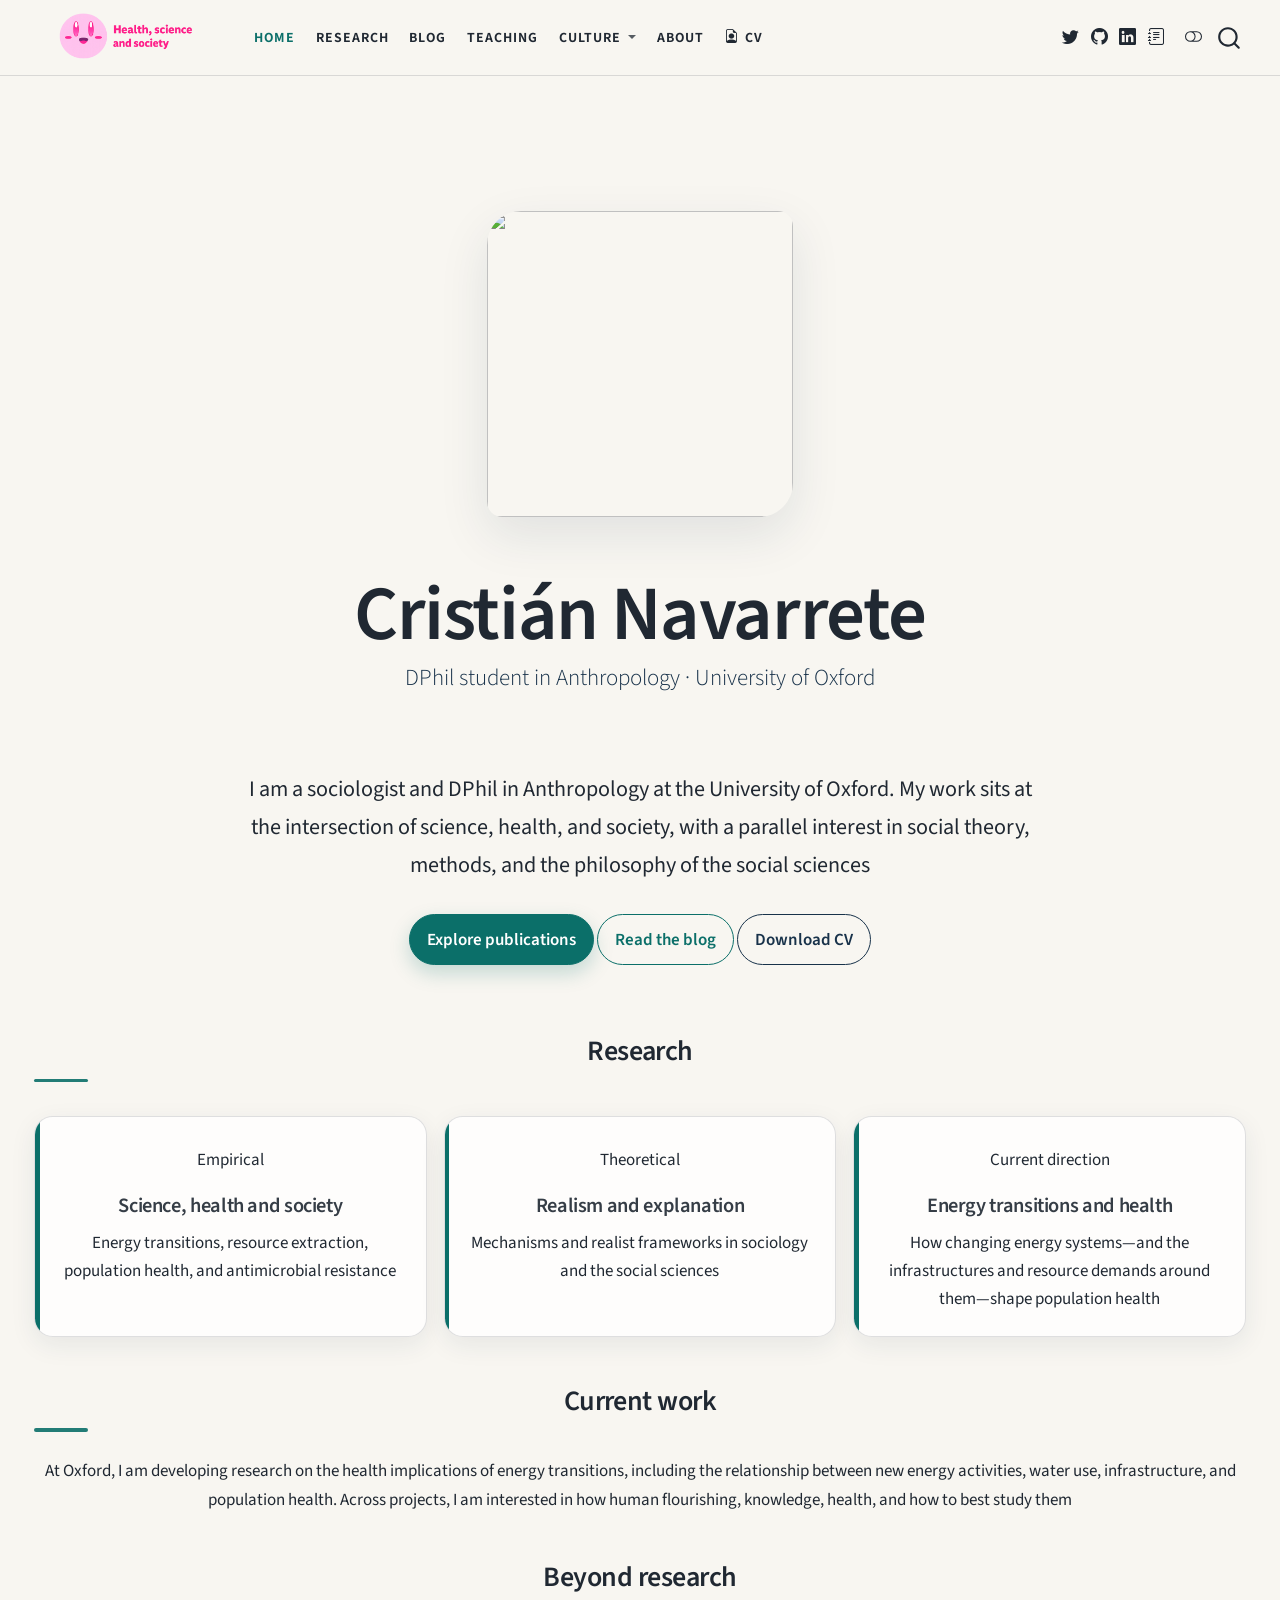
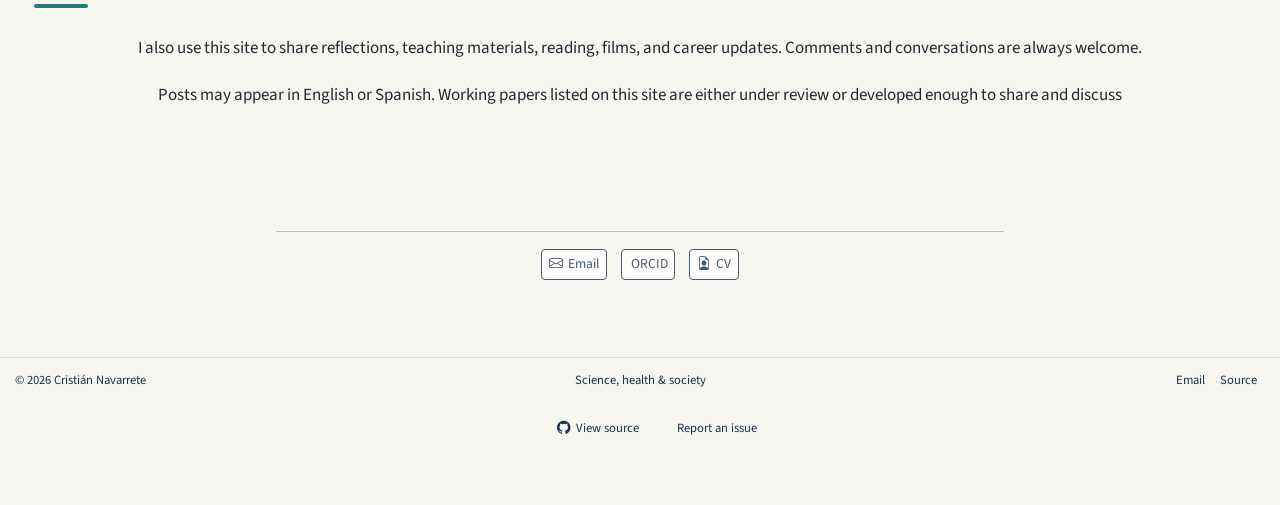
==== commit e98b68ca: "phones" ====
--- a/docs/index.html
+++ b/docs/index.html
@@ -79,13 +79,14 @@
 
 
 <link rel="stylesheet" href="assets/styles/site.css">
+<link rel="stylesheet" href="assets/styles/mobile.css">
 <meta property="og:title" content="Cristián Navarrete">
 <meta property="og:description" content="DPhil student in Anthropology · University of Oxford">
-<meta property="og:image" content="https://crisnavarrete.github.io/navarrete/assets/images/profile.jpg">
+<meta property="og:image" content="https://crisnavarrete.github.io/navarrete/assets/images/GTC.jpg">
 <meta property="og:site_name" content="Cristián Navarrete">
 <meta name="twitter:title" content="Cristián Navarrete">
 <meta name="twitter:description" content="DPhil student in Anthropology · University of Oxford">
-<meta name="twitter:image" content="https://crisnavarrete.github.io/navarrete/assets/images/profile.jpg">
+<meta name="twitter:image" content="https://crisnavarrete.github.io/navarrete/assets/images/GTC.jpg">
 <meta name="twitter:card" content="summary_large_image">
 </head>
 
@@ -168,7 +169,7 @@
     
 <!-- main -->
 <div class="quarto-about-jolla column-page">
-  <img src="assets/images/profile.jpg" class="about-image
+  <img src="assets/images/GTC.jpg" class="about-image
   round " style="height: 18rem; width: 18rem;">
  <header id="title-block-header" class="quarto-title-block default">
 <div class="quarto-title">
--- a/docs/assets/styles/site.css
+++ b/docs/assets/styles/site.css
@@ -780,3 +780,4 @@
 .publications-content{
     width:100%;
 }
+
--- a/docs/assets/styles/mobile.css
+++ b/docs/assets/styles/mobile.css
@@ -0,0 +1,241 @@
+/* ==========================================================
+   MOBILE STYLES
+   Applied on tablets and phones (≤ 992px)
+   ========================================================== */
+
+@media (max-width: 992px) {
+
+  html {
+    font-size: 16px;
+  }
+
+  body {
+    overflow-x: hidden;
+  }
+
+  /* -------------------------------------------------------
+     Layout
+  ------------------------------------------------------- */
+
+  .page-columns,
+  .page-layout,
+  .quarto-container,
+  main.content {
+    padding-left: 1rem !important;
+    padding-right: 1rem !important;
+  }
+
+  /* -------------------------------------------------------
+     Navbar
+  ------------------------------------------------------- */
+
+  .navbar {
+    padding: .5rem 0;
+  }
+
+  .navbar-brand img {
+    height: 42px !important;
+    width: auto;
+  }
+
+  .navbar-collapse {
+    text-align: center;
+    margin-top: .75rem;
+  }
+
+  .navbar-nav .nav-link {
+    padding: .7rem 0;
+  }
+
+  /* -------------------------------------------------------
+     Hero
+  ------------------------------------------------------- */
+
+  .hero,
+  .homepage-hero {
+    display: flex;
+    flex-direction: column;
+    align-items: center;
+    text-align: center;
+    gap: 1.5rem;
+    margin: 2rem 0;
+  }
+
+  .hero img,
+  .homepage-hero img,
+  .profile-image {
+    width: min(190px, 70vw);
+    height: auto;
+    border-radius: 20px;
+  }
+
+  .hero h1,
+  .homepage-hero h1 {
+    font-size: clamp(2.3rem, 8vw, 3.3rem);
+    line-height: 1.1;
+  }
+
+  .hero h2,
+  .homepage-hero h2,
+  .hero .lead {
+    font-size: 1.15rem;
+  }
+
+  /* -------------------------------------------------------
+     Publications
+  ------------------------------------------------------- */
+
+  .publications-layout {
+    display: block;
+  }
+
+  .publications-sidebar {
+    position: static;
+    width: 100%;
+    margin-bottom: 2rem;
+    padding: 0;
+  }
+
+  .publications-sidebar ul {
+    display: flex;
+    flex-wrap: wrap;
+    gap: .5rem;
+    padding: 0;
+    margin: 0;
+  }
+
+  .publications-sidebar li {
+    list-style: none;
+  }
+
+  .publications-sidebar a {
+    display: inline-block;
+    padding: .45rem .9rem;
+    border-radius: 999px;
+  }
+
+  .publication-card {
+    padding: 1.2rem;
+  }
+
+  .publication-actions {
+    display: flex;
+    flex-direction: column;
+    gap: .5rem;
+  }
+
+  .publication-actions a {
+    justify-content: center;
+  }
+
+  /* -------------------------------------------------------
+     Goodreads & Letterboxd
+  ------------------------------------------------------- */
+
+  .media-grid,
+  .books-grid,
+  .films-grid {
+  grid-template-columns: repeat(2, minmax(140px,1fr));
+}
+
+  .media-card img {
+    border-radius: 14px;
+  }
+
+  /* -------------------------------------------------------
+     Tables
+  ------------------------------------------------------- */
+
+  table {
+    display: block;
+    overflow-x: auto;
+    white-space: nowrap;
+  }
+
+  /* -------------------------------------------------------
+     Hide desktop-only elements
+  ------------------------------------------------------- */
+
+  #TOC,
+  .column-margin {
+    display: none;
+  }
+
+  /* -------------------------------------------------------
+     Images
+  ------------------------------------------------------- */
+
+  img {
+    max-width: 100%;
+    height: auto;
+  }
+}
+
+/* ==========================================================
+   SMALL PHONES
+   ========================================================== */
+
+@media (max-width: 576px) {
+
+  .hero img,
+  .homepage-hero img,
+  .profile-image {
+    width: 150px;
+  }
+
+  .hero h1,
+  .homepage-hero h1 {
+    font-size: 2rem;
+  }
+
+  .hero h2,
+  .homepage-hero h2,
+  .hero .lead {
+    font-size: 1rem;
+  }
+
+  .media-grid,
+  .books-grid,
+  .films-grid {
+    grid-template-columns: repeat(2, 1fr);
+    gap: .75rem;
+  }
+
+}
+
+.publications-sidebar a {
+  min-height: 40px;
+  display: flex;
+  align-items: center;
+}
+
+@media (hover: none) {
+
+  .publication-card:hover,
+  .media-card:hover,
+  .book-card:hover,
+  .film-card:hover {
+    transform: none;
+    box-shadow: inherit;
+  }
+
+}
+
+.publication-title {
+  overflow-wrap: anywhere;
+}
+
+h2,
+h3,
+h4 {
+  scroll-margin-top: 90px;
+}
+
+iframe,
+video {
+  max-width: 100%;
+}
+
+body {
+  padding-bottom: 2rem;
+}
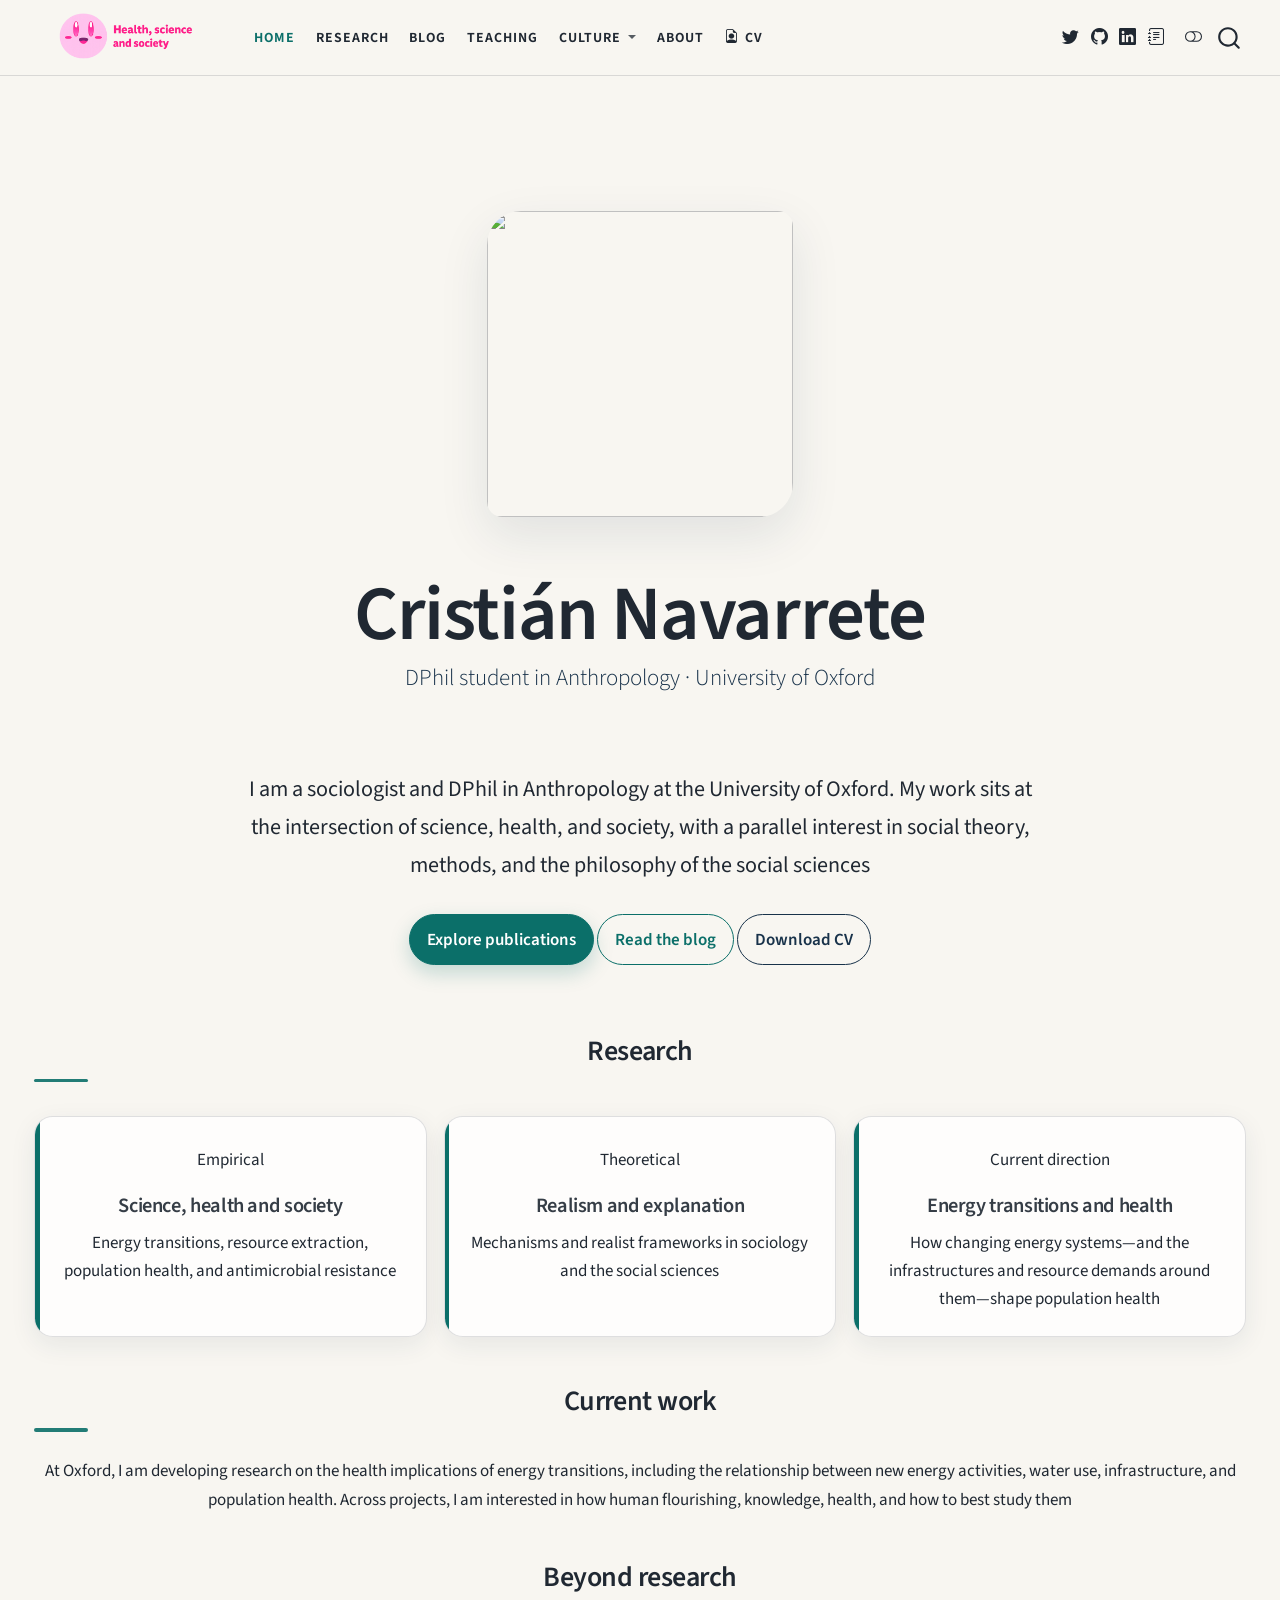
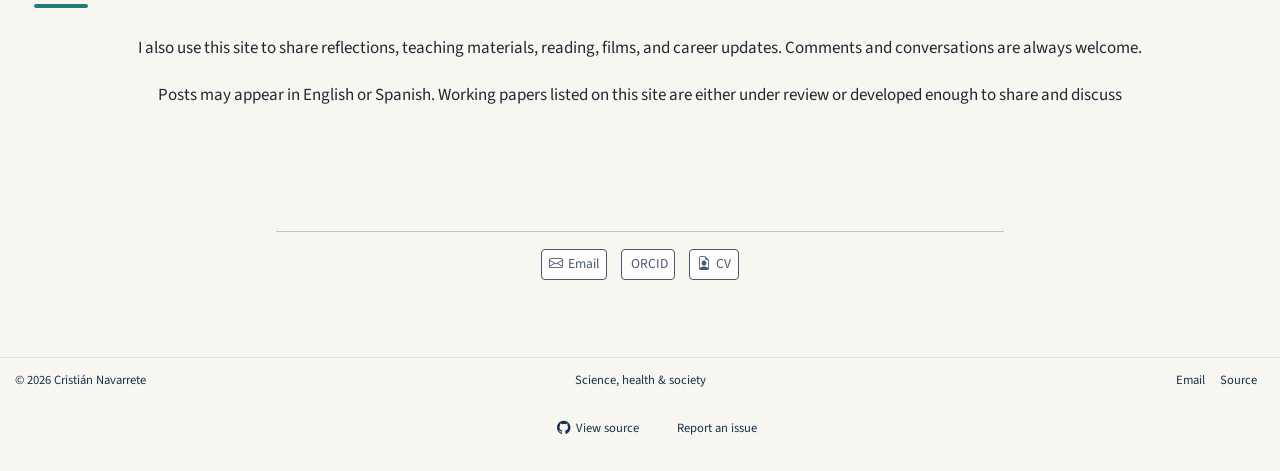
==== commit 9ffb9626: "phone v4" ====
--- a/docs/index.html
+++ b/docs/index.html
@@ -873,7 +873,7 @@
 </a>
   </li>  
     <li class="nav-item">
-    <a class="nav-link" href="https://github.com/crisnavarrete/cnavarrete">
+    <a class="nav-link" href="https://github.com/crisnavarrete/navarrete">
 <p>Source</p>
 </a>
   </li>  
--- a/docs/assets/styles/mobile.css
+++ b/docs/assets/styles/mobile.css
@@ -1,6 +1,6 @@
 /* ==========================================================
    MOBILE STYLES
-   Applied on tablets and phones (≤ 992px)
+   Tablets & Phones (≤ 992px)
    ========================================================== */
 
 @media (max-width: 992px) {
@@ -11,6 +11,7 @@
 
   body {
     overflow-x: hidden;
+    padding-bottom: calc(2rem + env(safe-area-inset-bottom));
   }
 
   /* -------------------------------------------------------
@@ -31,54 +32,83 @@
 
   .navbar {
     padding: .5rem 0;
+    box-shadow: none;
   }
 
   .navbar-brand img {
-    height: 42px !important;
+    height: 24px !important;
     width: auto;
   }
 
+  /* Hide social icons */
+
+  .quarto-navbar-tools {
+    display: none !important;
+  }
+
+  /* Make collapsed menu cleaner */
+
   .navbar-collapse {
+    background: var(--bs-body-bg);
+    margin-top: .5rem;
+    padding: 1rem;
+    border: none;
+    box-shadow: none;
     text-align: center;
-    margin-top: .75rem;
+  }
+
+  .navbar-nav {
+    gap: .25rem;
+  }
+
+  .navbar-nav .nav-item {
+    width: 100%;
   }
 
   .navbar-nav .nav-link {
-    padding: .7rem 0;
-  }
-
-  /* -------------------------------------------------------
-     Hero
-  ------------------------------------------------------- */
-
-  .hero,
-  .homepage-hero {
+    display: block;
+    width: 100%;
+    padding: .85rem;
+    font-size: 1.05rem;
+  }
+
+  /* -------------------------------------------------------
+     Homepage (Jolla template)
+  ------------------------------------------------------- */
+
+  .quarto-about-jolla {
+    margin-top: 5rem;
+    text-align: center;
+  }
+
+  .quarto-about-jolla img {
+    width: 160px !important;
+    max-width: 60vw;
+    height: auto;
+    border-radius: 50%;
+  }
+
+  .quarto-about-jolla h1 {
+    font-size: clamp(2.3rem, 8vw, 3.2rem);
+    line-height: 1.1;
+  }
+
+  .quarto-about-jolla .about-subtitle,
+  .quarto-about-jolla .lead {
+    font-size: 1.1rem;
+  }
+
+  .quarto-about-jolla .about-links {
     display: flex;
     flex-direction: column;
     align-items: center;
-    text-align: center;
-    gap: 1.5rem;
-    margin: 2rem 0;
-  }
-
-  .hero img,
-  .homepage-hero img,
-  .profile-image {
-    width: min(190px, 70vw);
-    height: auto;
-    border-radius: 20px;
-  }
-
-  .hero h1,
-  .homepage-hero h1 {
-    font-size: clamp(2.3rem, 8vw, 3.3rem);
-    line-height: 1.1;
-  }
-
-  .hero h2,
-  .homepage-hero h2,
-  .hero .lead {
-    font-size: 1.15rem;
+    gap: .75rem;
+  }
+
+  .quarto-about-jolla .about-link {
+    width: 100%;
+    max-width: 260px;
+    justify-content: center;
   }
 
   /* -------------------------------------------------------
@@ -109,7 +139,10 @@
   }
 
   .publications-sidebar a {
-    display: inline-block;
+    display: flex;
+    align-items: center;
+    justify-content: center;
+    min-height: 40px;
     padding: .45rem .9rem;
     border-radius: 999px;
   }
@@ -118,14 +151,14 @@
     padding: 1.2rem;
   }
 
+  .publication-title {
+    overflow-wrap: anywhere;
+  }
+
   .publication-actions {
     display: flex;
     flex-direction: column;
     gap: .5rem;
-  }
-
-  .publication-actions a {
-    justify-content: center;
   }
 
   /* -------------------------------------------------------
@@ -135,8 +168,9 @@
   .media-grid,
   .books-grid,
   .films-grid {
-  grid-template-columns: repeat(2, minmax(140px,1fr));
-}
+    grid-template-columns: repeat(2, minmax(140px, 1fr));
+    gap: 1rem;
+  }
 
   .media-card img {
     border-radius: 14px;
@@ -162,13 +196,16 @@
   }
 
   /* -------------------------------------------------------
-     Images
-  ------------------------------------------------------- */
-
-  img {
+     Images & Embeds
+  ------------------------------------------------------- */
+
+  img,
+  iframe,
+  video {
     max-width: 100%;
     height: auto;
   }
+
 }
 
 /* ==========================================================
@@ -177,20 +214,20 @@
 
 @media (max-width: 576px) {
 
-  .hero img,
-  .homepage-hero img,
-  .profile-image {
-    width: 150px;
-  }
-
-  .hero h1,
-  .homepage-hero h1 {
+  .quarto-about-jolla {
+    margin-top: 4rem;
+  }
+
+  .quarto-about-jolla img {
+    width: 140px !important;
+  }
+
+  .quarto-about-jolla h1 {
     font-size: 2rem;
   }
 
-  .hero h2,
-  .homepage-hero h2,
-  .hero .lead {
+  .quarto-about-jolla .about-subtitle,
+  .quarto-about-jolla .lead {
     font-size: 1rem;
   }
 
@@ -203,11 +240,9 @@
 
 }
 
-.publications-sidebar a {
-  min-height: 40px;
-  display: flex;
-  align-items: center;
-}
+/* ==========================================================
+   Touch devices
+   ========================================================== */
 
 @media (hover: none) {
 
@@ -221,21 +256,12 @@
 
 }
 
-.publication-title {
-  overflow-wrap: anywhere;
-}
+/* ==========================================================
+   Global improvements
+   ========================================================== */
 
 h2,
 h3,
 h4 {
   scroll-margin-top: 90px;
-}
-
-iframe,
-video {
-  max-width: 100%;
-}
-
-body {
-  padding-bottom: 2rem;
 }
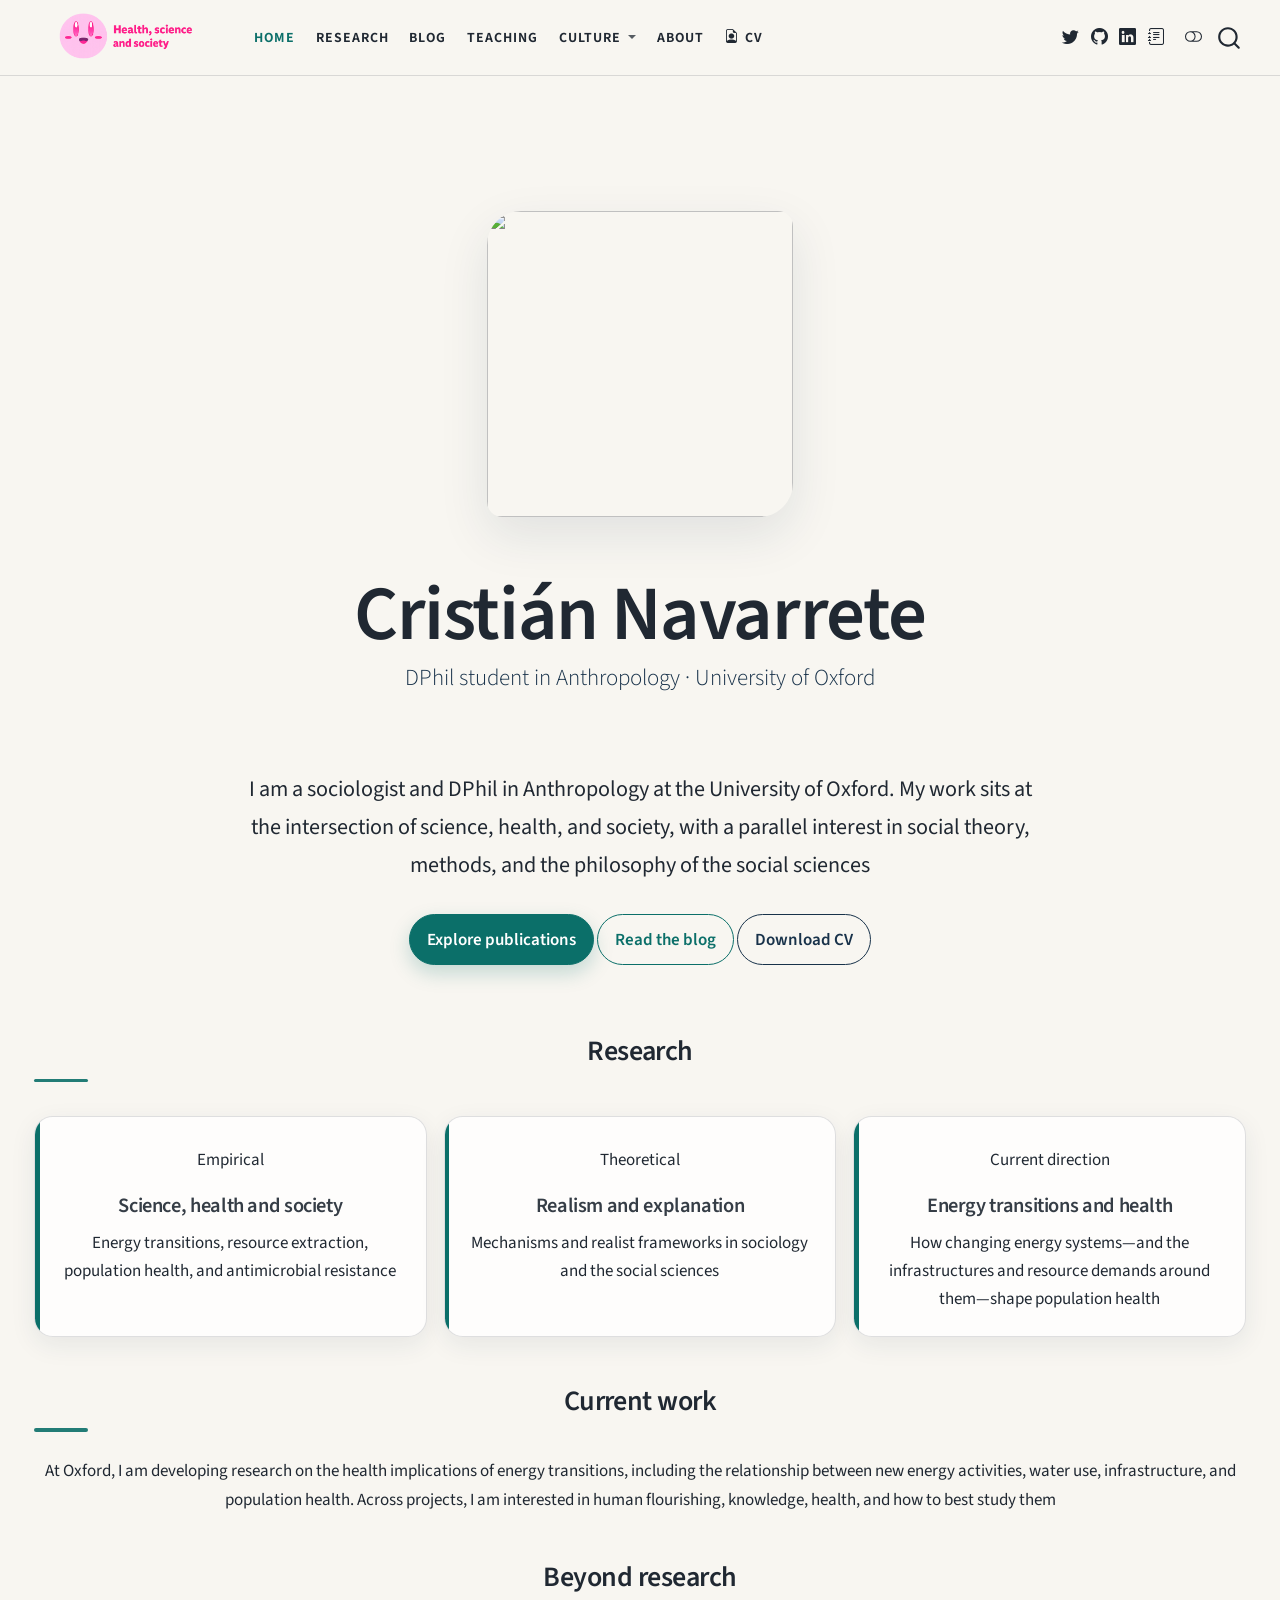
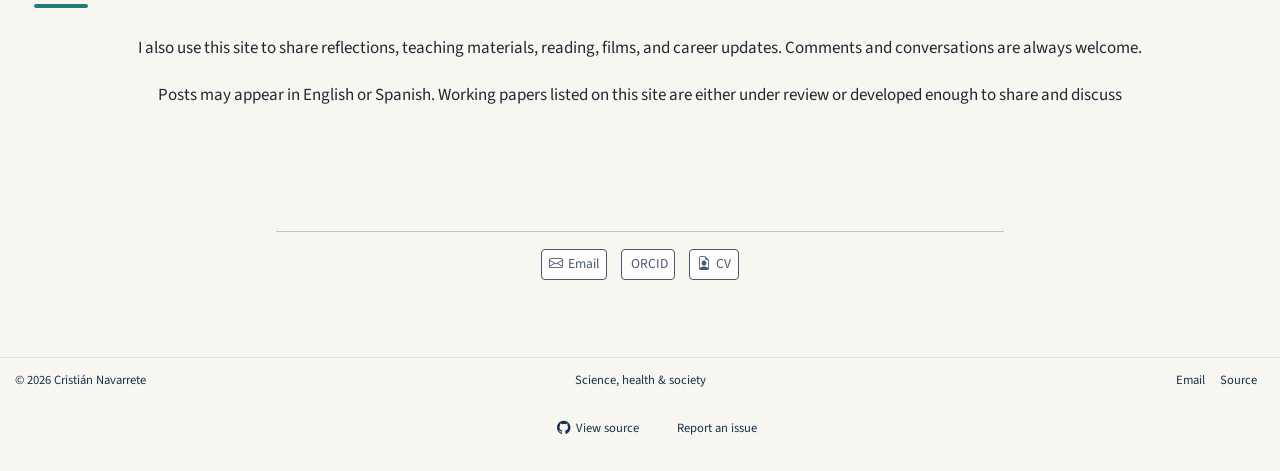
==== commit 7e0efef8: "courses update" ====
--- a/docs/index.html
+++ b/docs/index.html
@@ -219,7 +219,7 @@
 </section>
 <section id="current-work" class="level2">
 <h2 data-anchor-id="current-work">Current work</h2>
-<p>At Oxford, I am developing research on the health implications of energy transitions, including the relationship between new energy activities, water use, infrastructure, and population health. Across projects, I am interested in how human flourishing, knowledge, health, and how to best study them</p>
+<p>At Oxford, I am developing research on the health implications of energy transitions, including the relationship between new energy activities, water use, infrastructure, and population health. Across projects, I am interested in human flourishing, knowledge, health, and how to best study them</p>
 </section>
 <section id="beyond-research" class="level2">
 <h2 data-anchor-id="beyond-research">Beyond research</h2>
